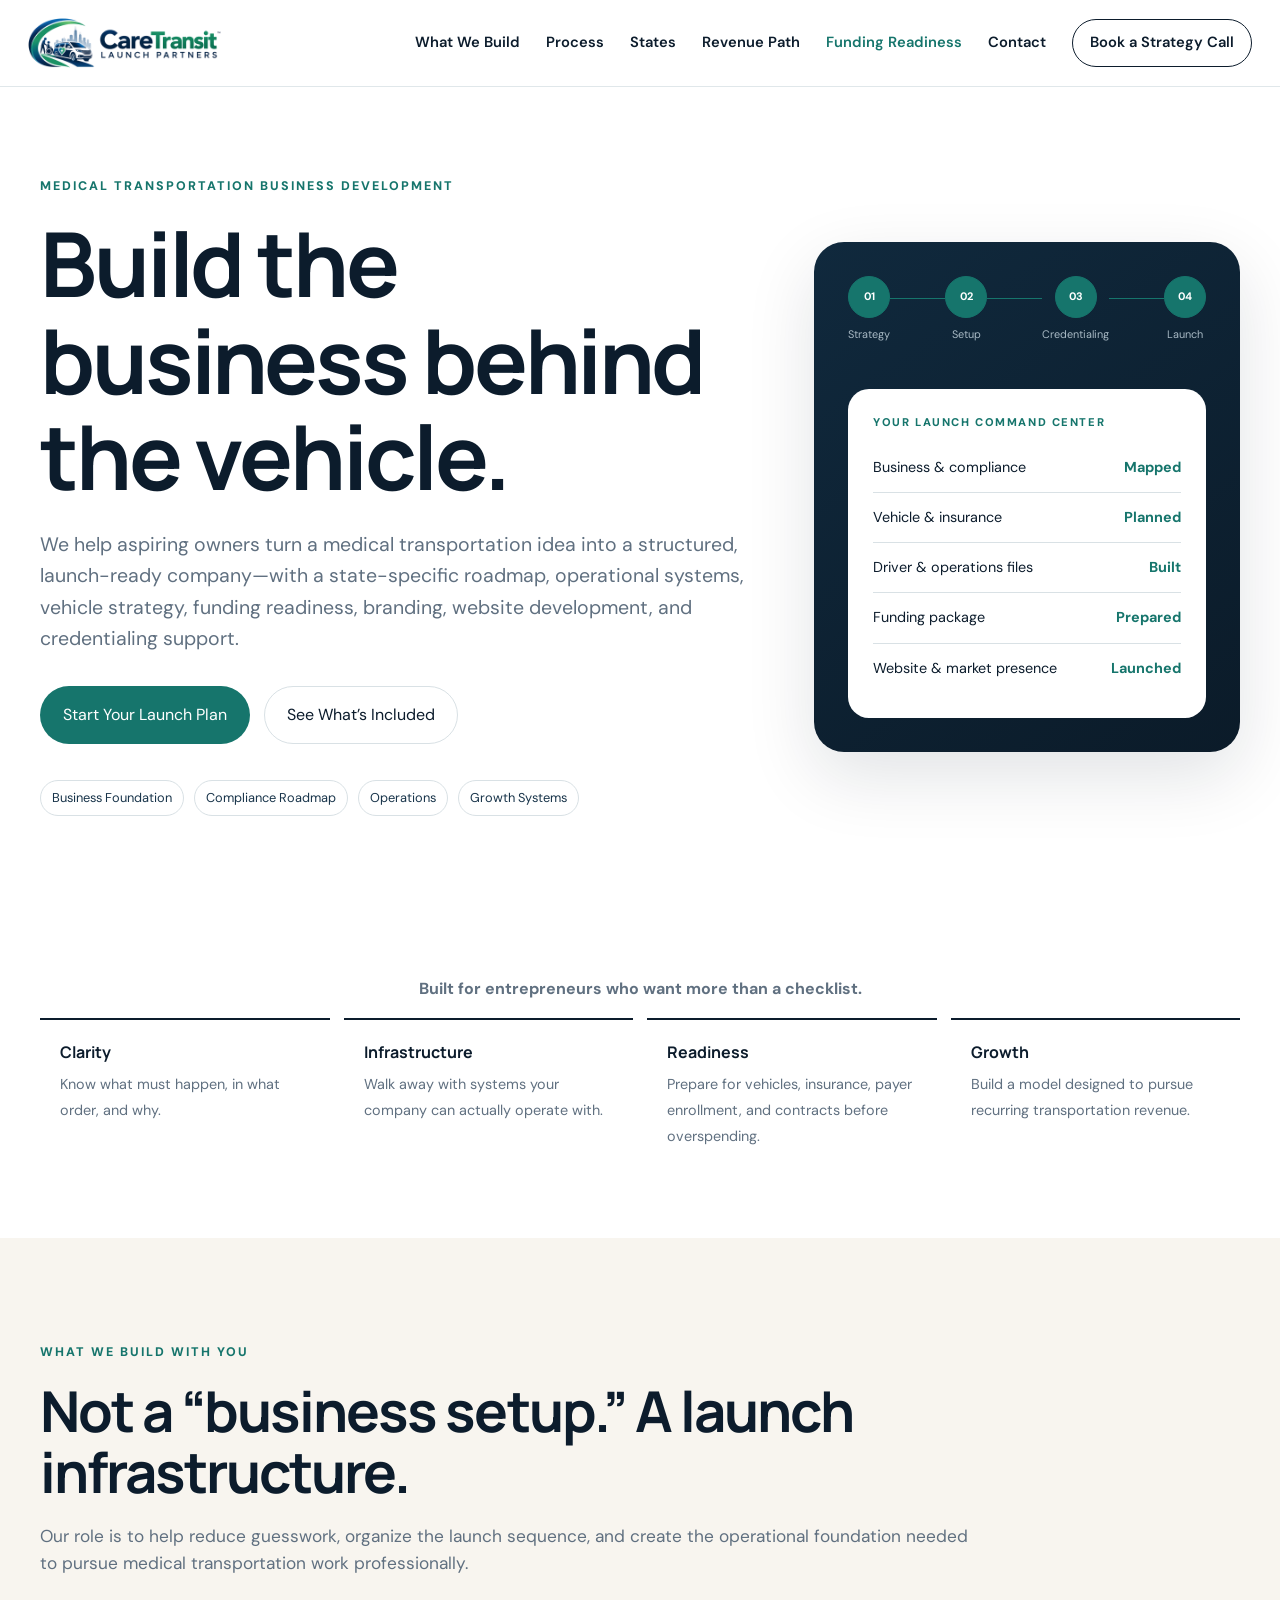
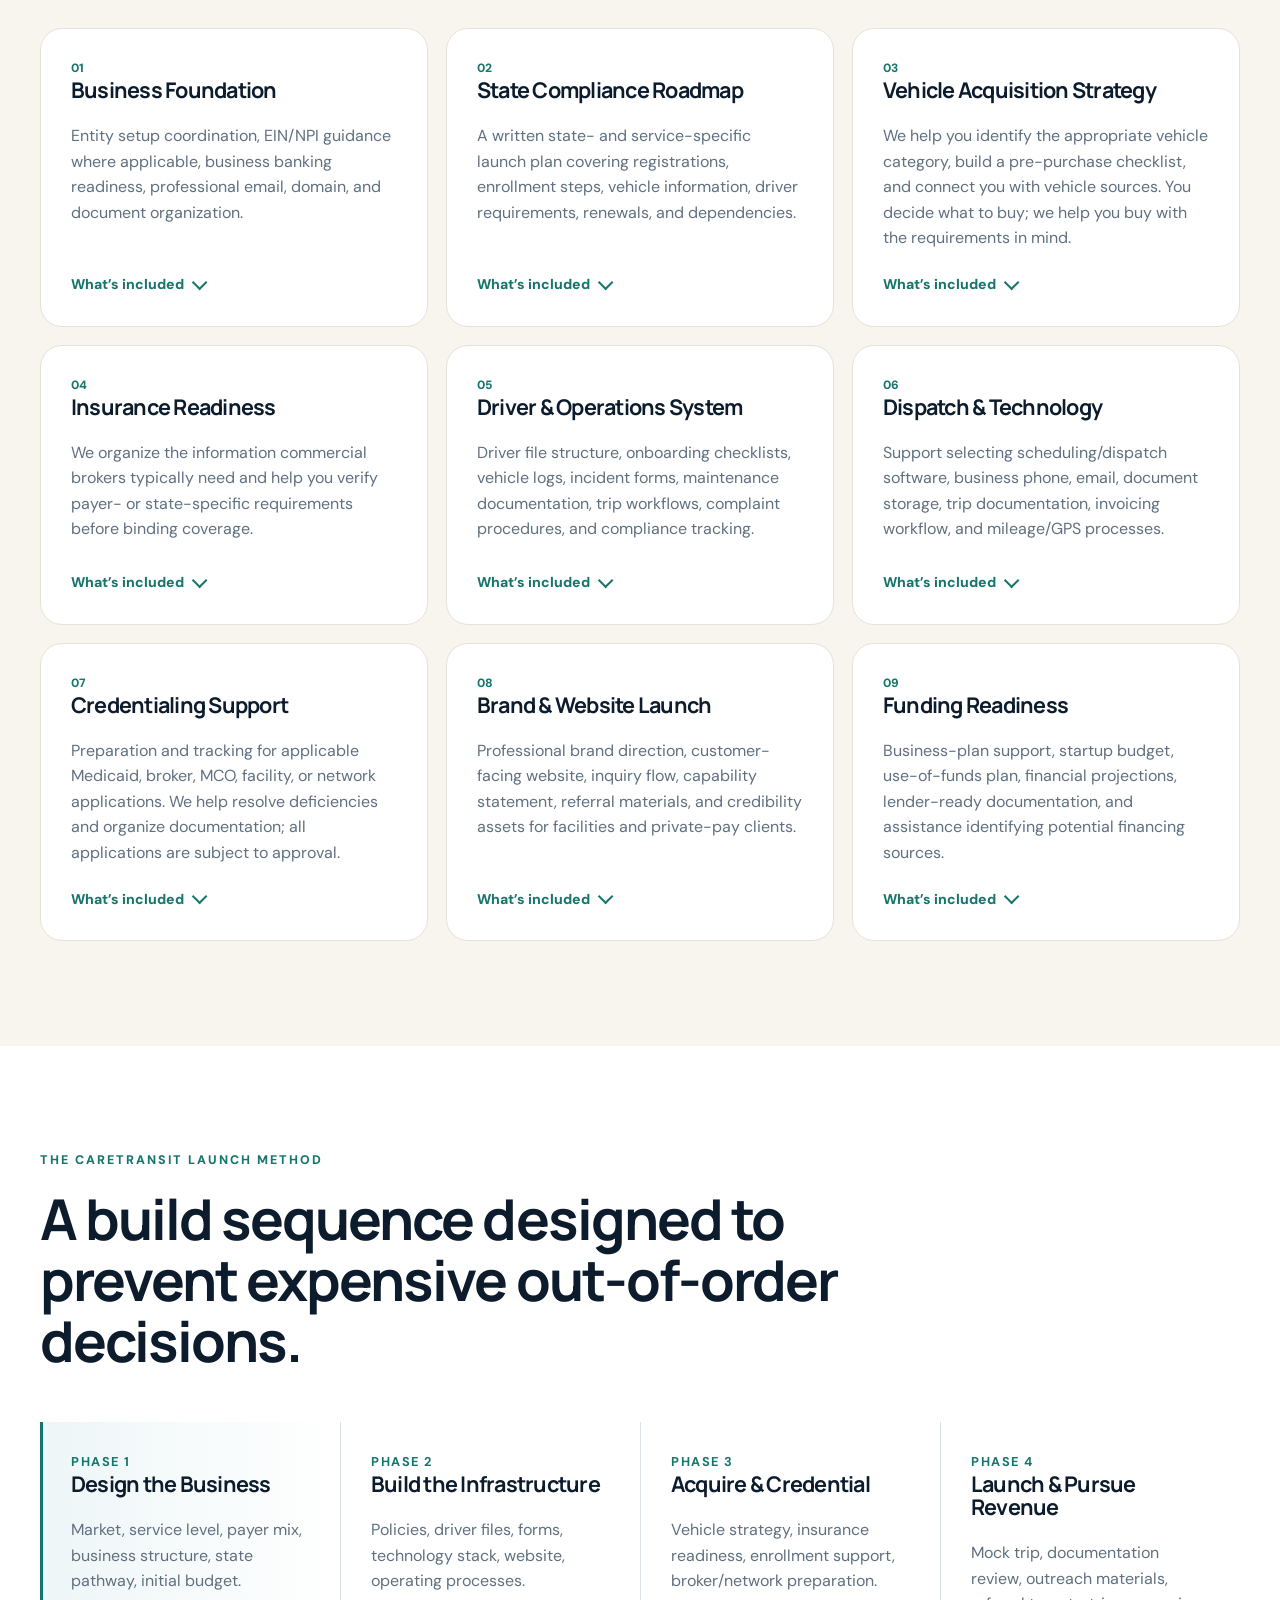
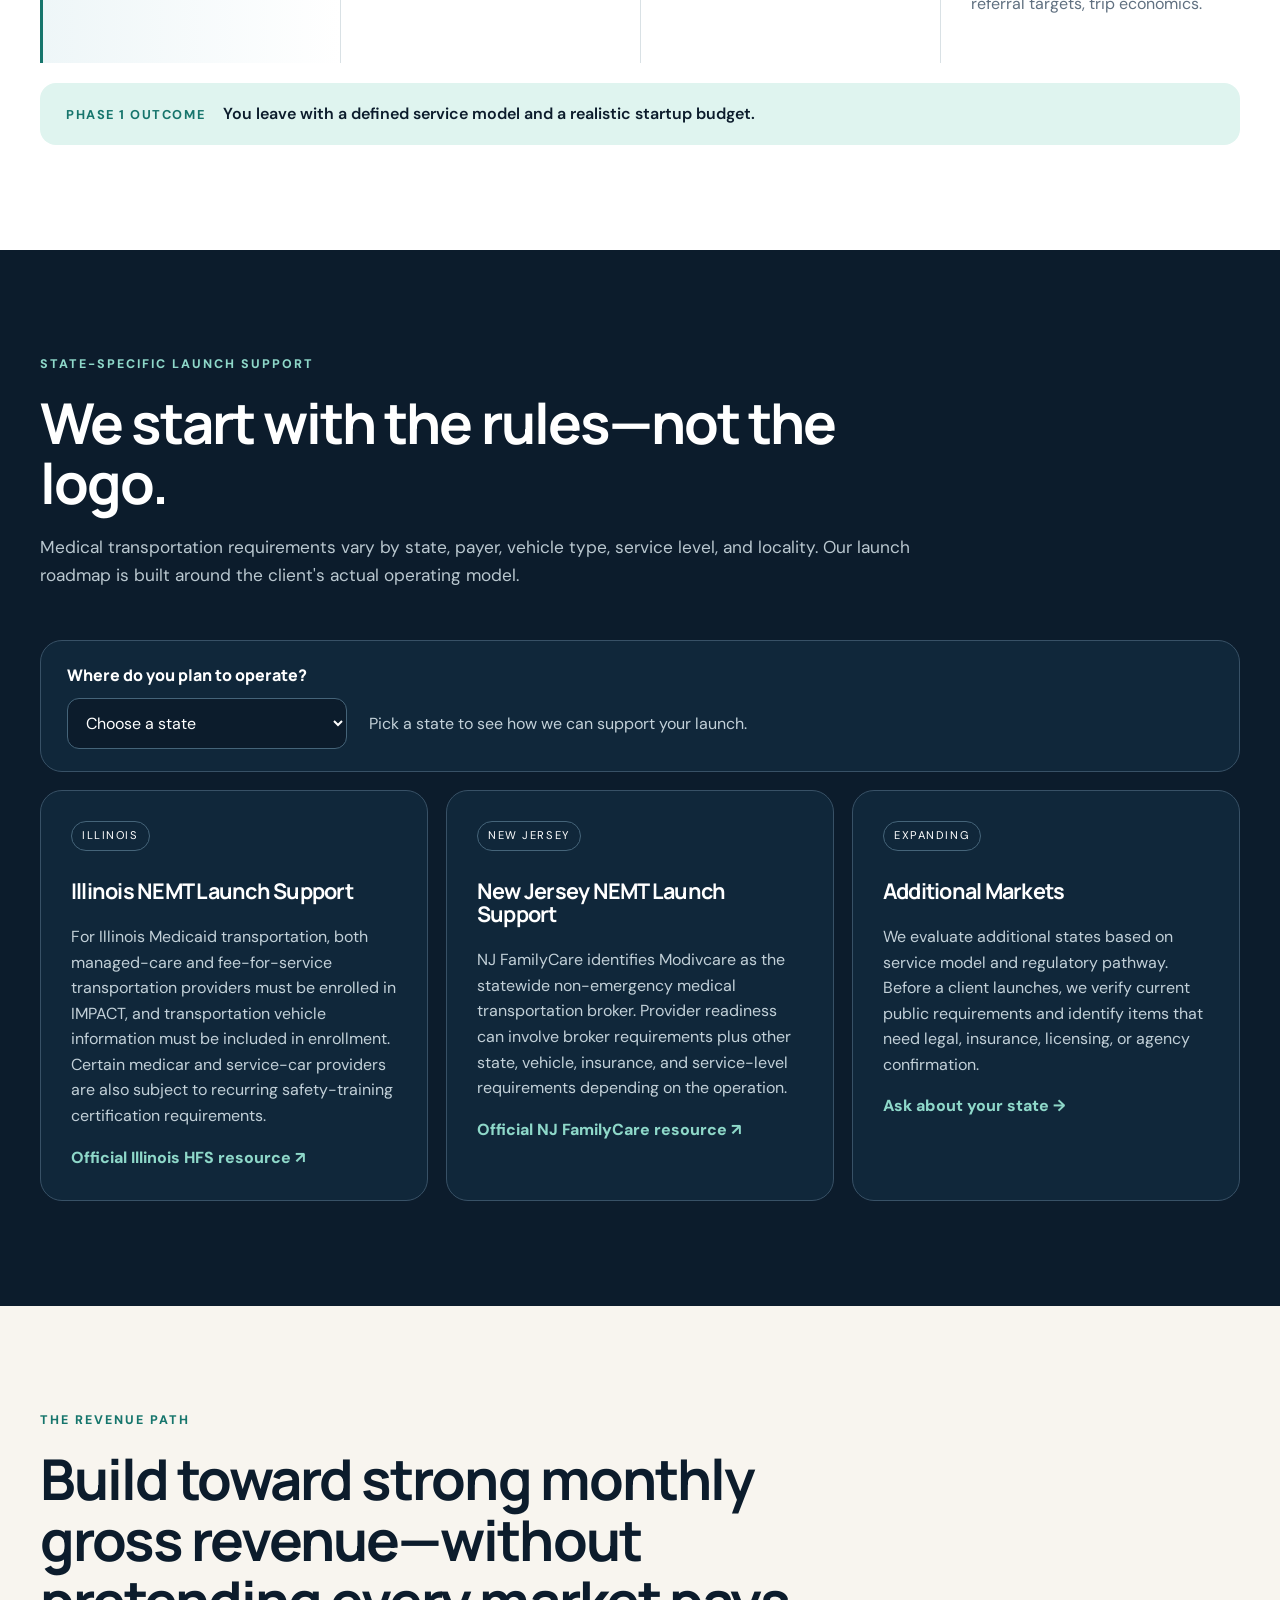
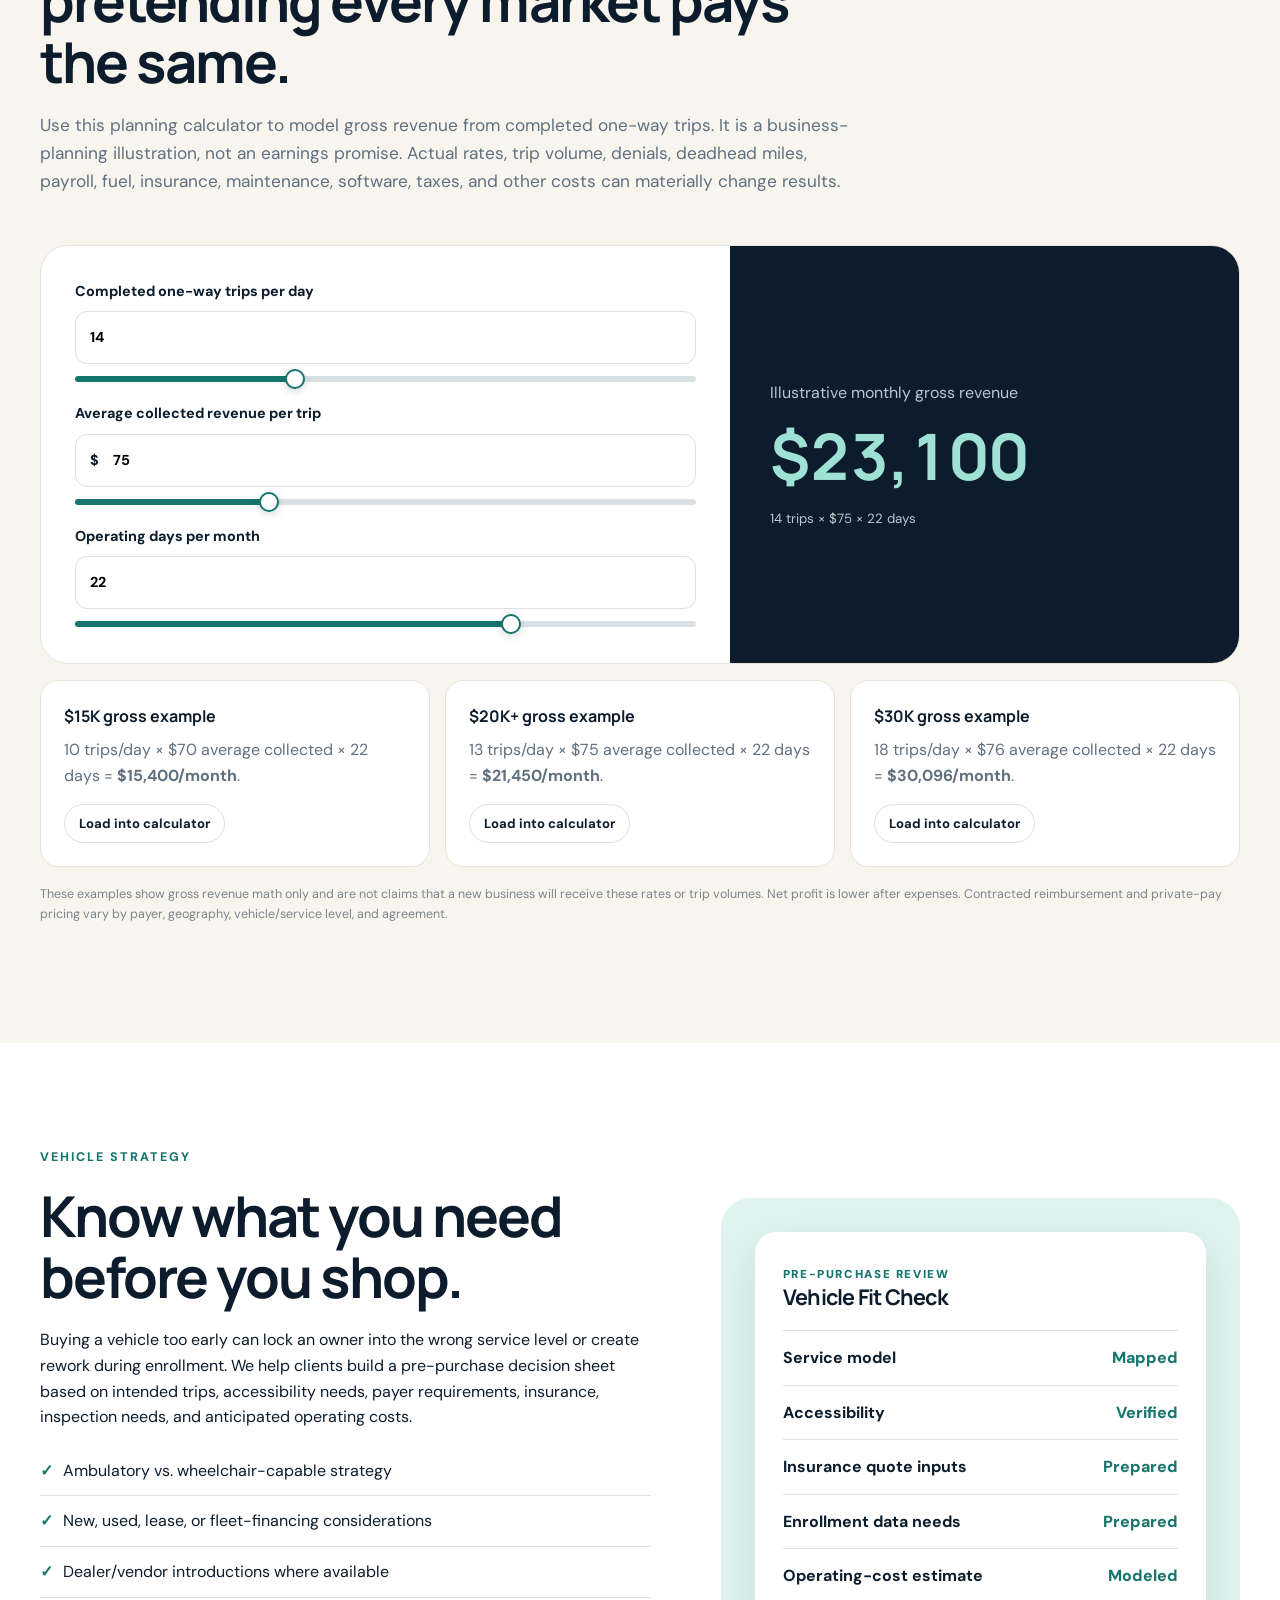
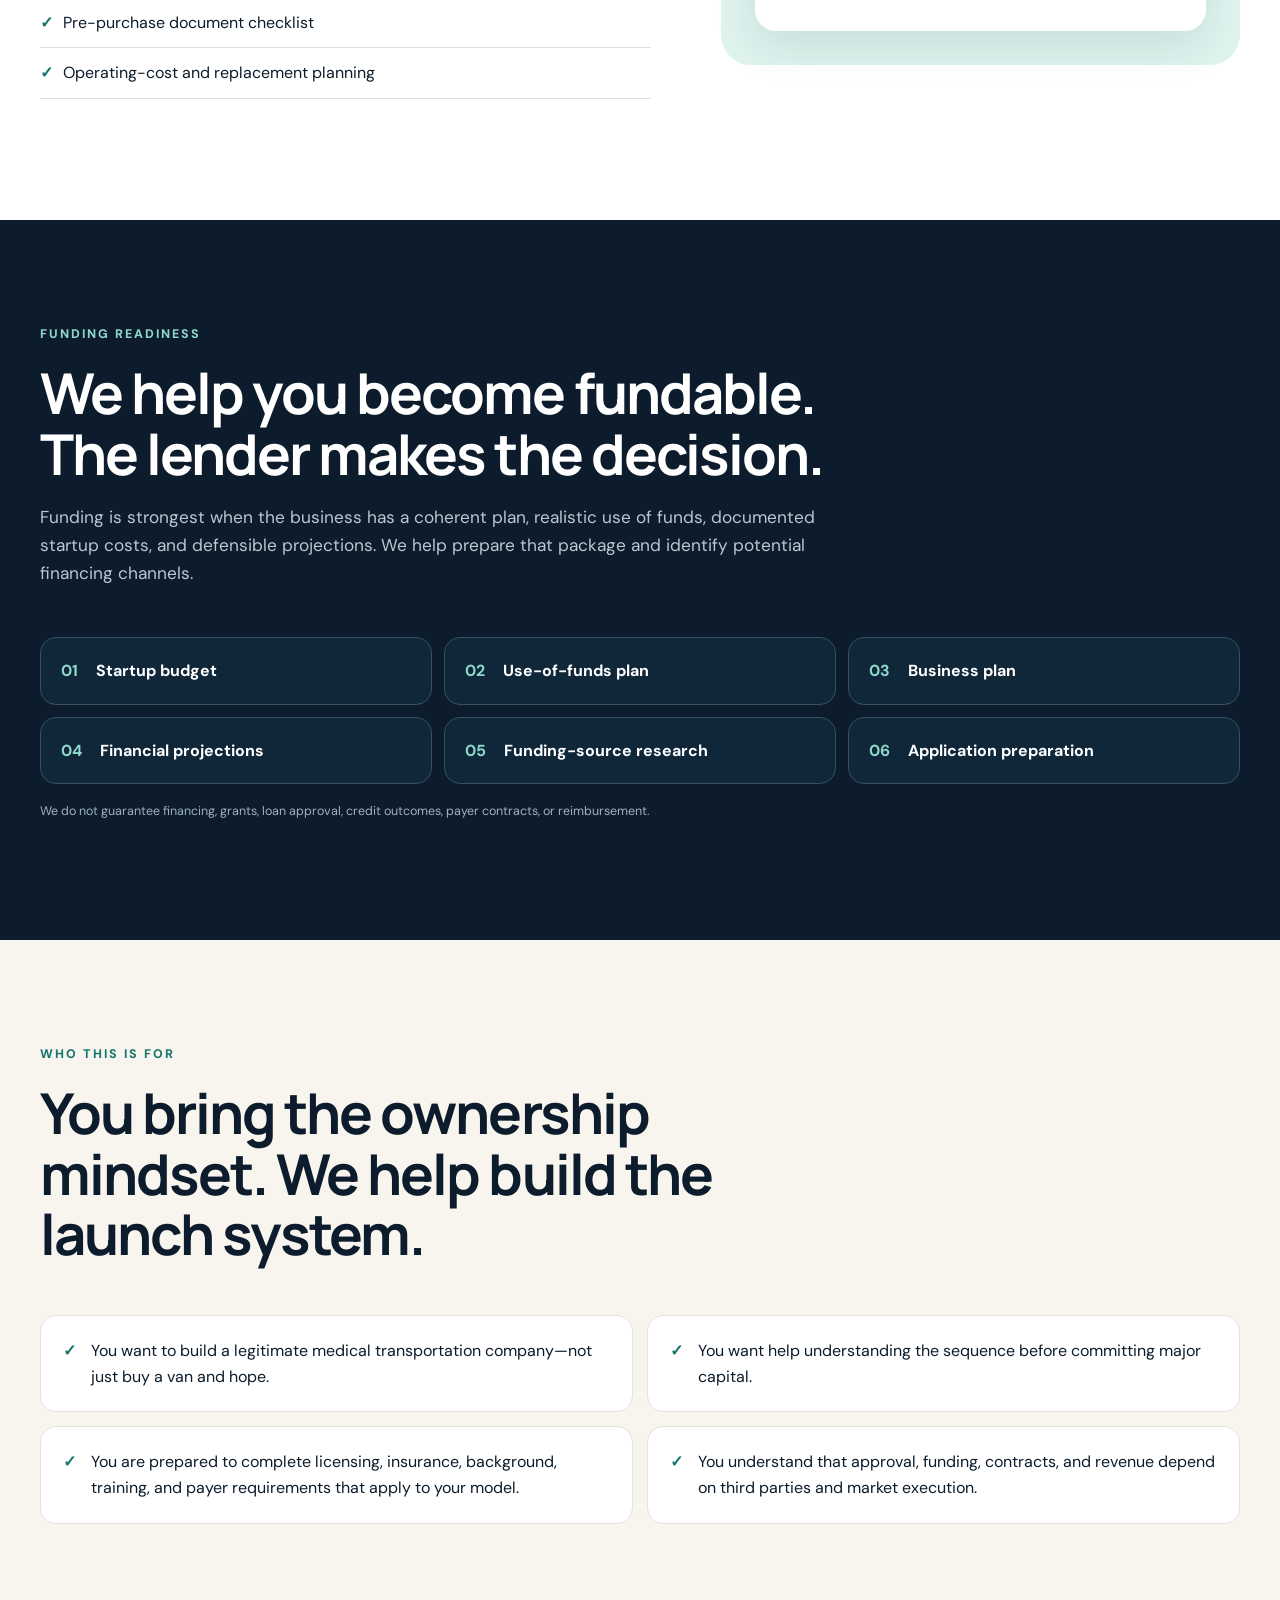
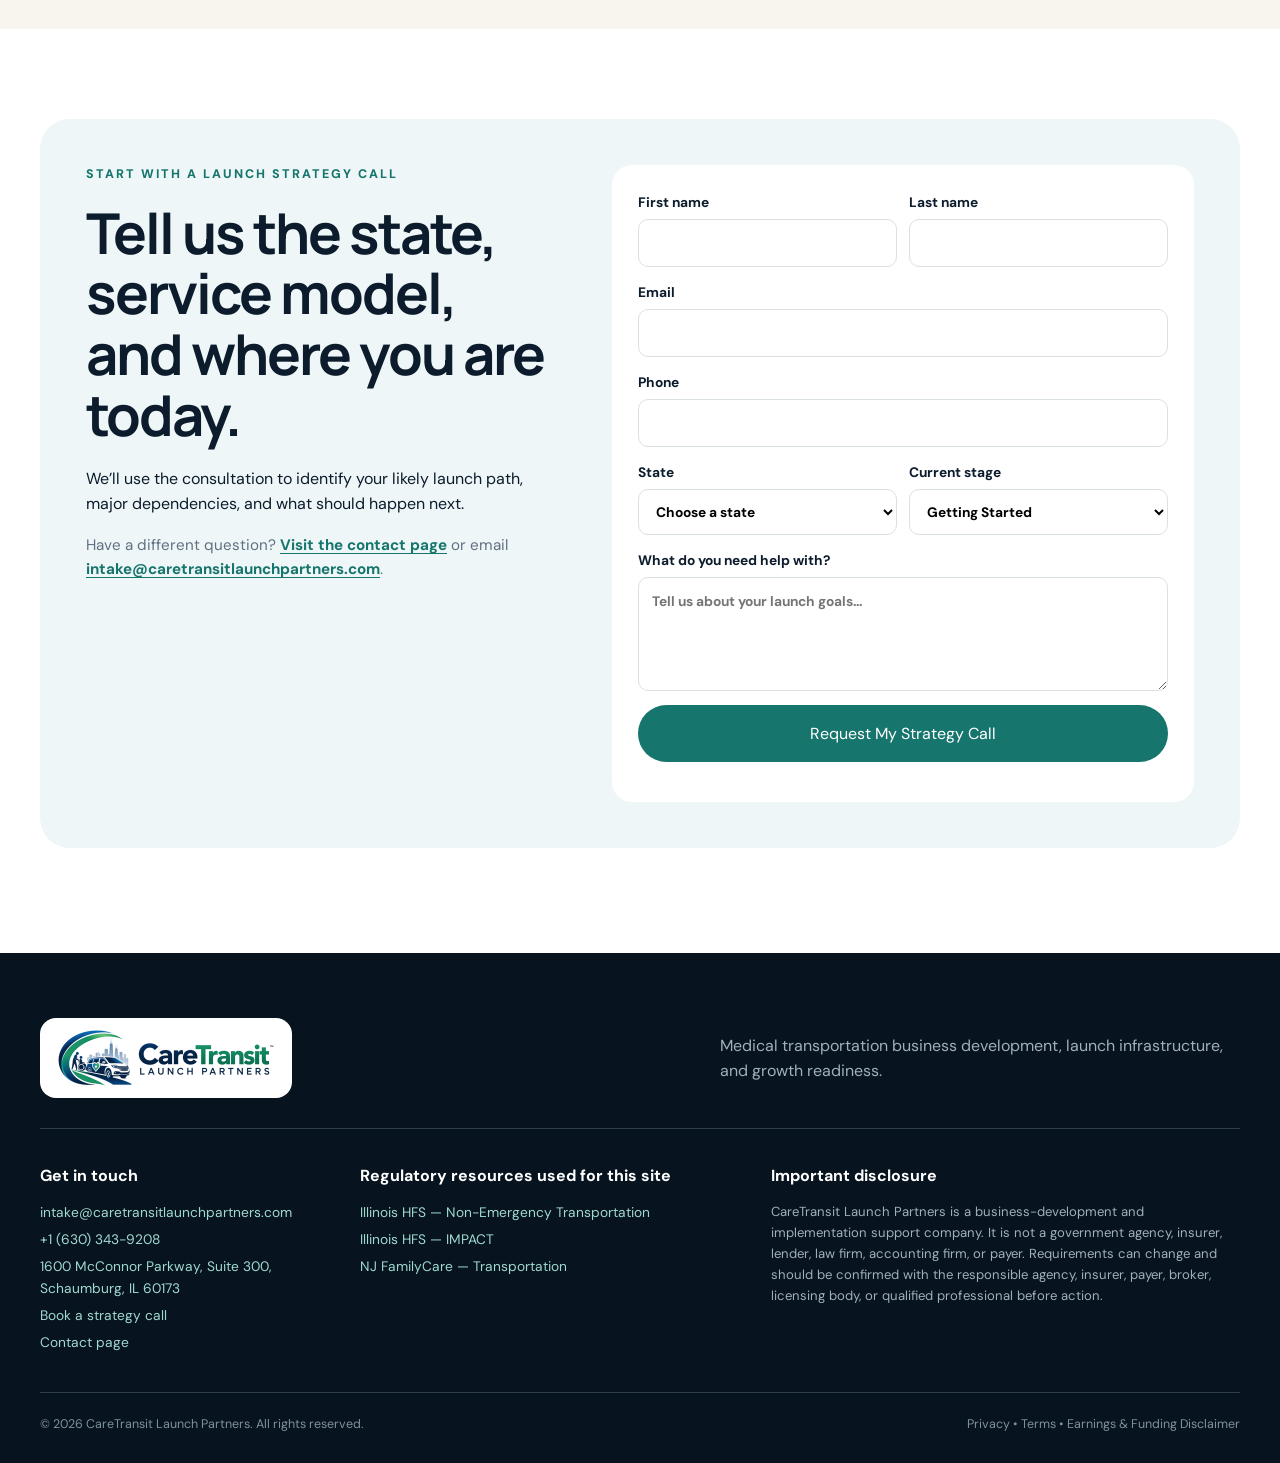
==== index.html @ 93484c9a "first commit" ====
<!doctype html>
<html lang="en">
<head>
  <meta charset="utf-8" />
  <meta name="viewport" content="width=device-width, initial-scale=1" />
  <title>CareTransit Launch Partners | Build & Launch Your Medical Transportation Business</title>
  <meta name="description" content="Business launch, compliance roadmap, funding readiness, vehicle strategy, website, operations, and credentialing support for medical transportation entrepreneurs." />
  <link rel="icon" type="image/png" href="assets/favicon.png" />
  <link rel="apple-touch-icon" href="assets/apple-touch-icon.png" />
  <meta property="og:image" content="assets/logo-full.png" />
  <meta name="theme-color" content="#0c1c2c" />
  <link rel="preconnect" href="https://fonts.googleapis.com">
  <link rel="preconnect" href="https://fonts.gstatic.com" crossorigin>
  <link href="https://fonts.googleapis.com/css2?family=DM+Sans:wght@400;500;600;700&family=Manrope:wght@600;700;800&display=swap" rel="stylesheet">
  <link rel="stylesheet" href="styles.css" />
</head>
<body data-page="home">
  <a class="skip-link" href="#main">Skip to content</a>
  <header class="topbar" data-component="header"></header>

  <main id="main">
    <section class="hero section" id="top">
      <div class="hero-copy">
        <p class="eyebrow">MEDICAL TRANSPORTATION BUSINESS DEVELOPMENT</p>
        <h1>Build the business behind the vehicle.</h1>
        <p class="lead">We help aspiring owners turn a medical transportation idea into a structured, launch-ready company—with a state-specific roadmap, operational systems, vehicle strategy, funding readiness, branding, website development, and credentialing support.</p>
        <div class="hero-actions">
          <a class="btn primary" href="#apply">Start Your Launch Plan</a>
          <a class="btn ghost" href="#what-we-build">See What’s Included</a>
        </div>
        <div class="proof-strip">
          <span>Business Foundation</span><span>Compliance Roadmap</span><span>Operations</span><span>Growth Systems</span>
        </div>
      </div>
      <div class="hero-card" aria-label="Launch roadmap overview">
        <div class="route" data-render="heroRoute"></div>
        <div class="dashboard">
          <p class="kicker">YOUR LAUNCH COMMAND CENTER</p>
          <div data-render="heroDashboard"></div>
        </div>
      </div>
    </section>

    <section class="trust section compact">
      <p>Built for entrepreneurs who want more than a checklist.</p>
      <div class="trust-grid" data-render="trust"></div>
    </section>

    <section id="what-we-build" class="section light">
      <div class="section-head">
        <p class="eyebrow">WHAT WE BUILD WITH YOU</p>
        <h2>Not a “business setup.” A launch infrastructure.</h2>
        <p>Our role is to help reduce guesswork, organize the launch sequence, and create the operational foundation needed to pursue medical transportation work professionally.</p>
      </div>
      <div class="cards" data-render="services"></div>
    </section>

    <section id="process" class="section">
      <div class="section-head narrow">
        <p class="eyebrow">THE CARETRANSIT LAUNCH METHOD</p>
        <h2>A build sequence designed to prevent expensive out-of-order decisions.</h2>
      </div>
      <div class="timeline" data-render="phases" aria-label="Launch phases"></div>
      <div class="phase-outcome" id="phase-outcome" aria-live="polite"></div>
    </section>

    <section id="states" class="section dark">
      <div class="section-head">
        <p class="eyebrow">STATE-SPECIFIC LAUNCH SUPPORT</p>
        <h2>We start with the rules—not the logo.</h2>
        <p>Medical transportation requirements vary by state, payer, vehicle type, service level, and locality. Our launch roadmap is built around the client's actual operating model.</p>
      </div>
      <div class="state-check">
        <label for="state-lookup">Where do you plan to operate?</label>
        <div class="state-check-row">
          <select id="state-lookup" data-render="stateOptions"><option value="">Choose a state</option></select>
          <p id="state-result" aria-live="polite">Pick a state to see how we can support your launch.</p>
        </div>
      </div>
      <div class="state-grid" data-render="states"></div>
    </section>

    <section id="revenue" class="section light">
      <div class="section-head narrow">
        <p class="eyebrow">THE REVENUE PATH</p>
        <h2>Build toward strong monthly gross revenue—without pretending every market pays the same.</h2>
        <p>Use this planning calculator to model gross revenue from completed one-way trips. It is a business-planning illustration, not an earnings promise. Actual rates, trip volume, denials, deadhead miles, payroll, fuel, insurance, maintenance, software, taxes, and other costs can materially change results.</p>
      </div>
      <div class="calculator-wrap">
        <div class="calc-inputs">
          <label>Completed one-way trips per day
            <input id="trips" type="number" min="0" max="60" step="1">
            <input class="range" data-sync="trips" type="range" min="0" max="40" step="1" aria-label="Trips per day slider">
          </label>
          <label>Average collected revenue per trip
            <span class="money-input"><span>$</span><input id="rate" type="number" min="0" max="500" step="1"></span>
            <input class="range" data-sync="rate" type="range" min="20" max="200" step="1" aria-label="Revenue per trip slider">
          </label>
          <label>Operating days per month
            <input id="days" type="number" min="0" max="31" step="1">
            <input class="range" data-sync="days" type="range" min="0" max="31" step="1" aria-label="Operating days slider">
          </label>
        </div>
        <div class="calc-result">
          <span>Illustrative monthly gross revenue</span>
          <strong id="monthly" aria-live="polite">$0</strong>
          <small id="formula"></small>
        </div>
      </div>
      <div class="scenario-row" data-render="scenarios"></div>
      <p class="fineprint">These examples show gross revenue math only and are not claims that a new business will receive these rates or trip volumes. Net profit is lower after expenses. Contracted reimbursement and private-pay pricing vary by payer, geography, vehicle/service level, and agreement.</p>
    </section>

    <section class="section split">
      <div>
        <p class="eyebrow">VEHICLE STRATEGY</p>
        <h2>Know what you need before you shop.</h2>
        <p>Buying a vehicle too early can lock an owner into the wrong service level or create rework during enrollment. We help clients build a pre-purchase decision sheet based on intended trips, accessibility needs, payer requirements, insurance, inspection needs, and anticipated operating costs.</p>
        <ul class="checklist" data-render="vehicleChecklist"></ul>
      </div>
      <div class="visual-panel">
        <div class="vehicle-card" data-render="vehicleFit" data-append>
          <span>PRE-PURCHASE REVIEW</span>
          <h3>Vehicle Fit Check</h3>
        </div>
      </div>
    </section>

    <section id="funding" class="section dark">
      <div class="section-head narrow">
        <p class="eyebrow">FUNDING READINESS</p>
        <h2>We help you become fundable. The lender makes the decision.</h2>
        <p>Funding is strongest when the business has a coherent plan, realistic use of funds, documented startup costs, and defensible projections. We help prepare that package and identify potential financing channels.</p>
      </div>
      <div class="funding-grid" data-render="funding"></div>
      <p class="fineprint inverse">We do not guarantee financing, grants, loan approval, credit outcomes, payer contracts, or reimbursement.</p>
    </section>

    <section class="section light">
      <div class="section-head narrow">
        <p class="eyebrow">WHO THIS IS FOR</p>
        <h2>You bring the ownership mindset. We help build the launch system.</h2>
      </div>
      <div class="qualify" data-render="qualify"></div>
    </section>

    <section id="apply" class="section apply">
      <div class="apply-card">
        <div>
          <p class="eyebrow">START WITH A LAUNCH STRATEGY CALL</p>
          <h2>Tell us the state, service model, and where you are today.</h2>
          <p>We’ll use the consultation to identify your likely launch path, major dependencies, and what should happen next.</p>
          <p class="apply-alt">Have a different question? <a href="contact.html">Visit the contact page</a> or email <a data-bind="email" href="#"></a>.</p>
        </div>
        <form class="js-form" data-form="strategy-call" novalidate>
          <div class="two">
            <label>First name<input required name="first" autocomplete="given-name"></label>
            <label>Last name<input required name="last" autocomplete="family-name"></label>
          </div>
          <label>Email<input required type="email" name="email" autocomplete="email"></label>
          <label>Phone<input type="tel" name="phone" autocomplete="tel"></label>
          <div class="two">
            <label>State<select name="state" data-render="stateOptions"><option value="">Choose a state</option></select></label>
            <label>Current stage<select name="stage" data-render="stageOptions"></select></label>
          </div>
          <label>What do you need help with?<textarea name="message" rows="4" placeholder="Tell us about your launch goals..."></textarea></label>
          <input type="text" name="_gotcha" class="hp" tabindex="-1" autocomplete="off" aria-hidden="true">
          <button class="btn primary wide" type="submit">Request My Strategy Call</button>
          <p class="form-note" data-form-note></p>
        </form>
      </div>
    </section>
  </main>

  <footer data-component="footer"></footer>

  <noscript><p class="noscript">Please enable JavaScript to view the full CareTransit Launch Partners website.</p></noscript>
  <script src="data.js"></script>
  <script src="script.js"></script>
</body>
</html>
---- styles.css ----
:root {
    --ink: #0c1c2c;
    --ink2: #18344a;
    --sea: #16756c;
    --mint: #dff4ef;
    --sky: #eef6f8;
    --cream: #f8f5ef;
    --white: #fff;
    --muted: #607080;
    --line: #d9e1e5;
    --gold: #c7984b;
    --radius: 22px;
    --shadow: 0 24px 70px rgba(12, 28, 44, 0.12);
  }
  * {
    box-sizing: border-box;
  }
  html {
    scroll-behavior: smooth;
  }
  body {
    margin: 0;
    color: var(--ink);
    font-family: 'DM Sans', sans-serif;
    background: #fff;
    line-height: 1.6;
  }
  a {
    color: inherit;
    text-decoration: none;
  }
  h1,
  h2,
  h3,
  p {
    margin-top: 0;
  }
  h1,
  h2,
  h3 {
    font-family: 'Manrope', sans-serif;
    letter-spacing: -0.035em;
    line-height: 1.08;
  }
  h1 {
    font-size: clamp(3.1rem, 7vw, 6.6rem);
    max-width: 900px;
    margin-bottom: 24px;
  }
  h2 {
    font-size: clamp(2.2rem, 4.4vw, 4.1rem);
    margin-bottom: 20px;
  }
  h3 {
    font-size: 1.35rem;
  }
  .topbar {
    position: sticky;
    top: 0;
    z-index: 50;
    display: flex;
    align-items: center;
    justify-content: space-between;
    padding: 18px max(28px, calc((100vw - 1240px) / 2));
    background: rgba(255, 255, 255, 0.93);
    backdrop-filter: blur(14px);
    border-bottom: 1px solid rgba(217, 225, 229, 0.8);
  }
  .brand {
    display: flex;
    align-items: center;
    gap: 10px;
    font-family: 'Manrope', sans-serif;
  }
  .brand span:last-child {
    display: grid;
    line-height: 1.05;
  }
  .brand strong {
    font-size: 1.06rem;
  }
  .brand small {
    font-size: 0.68rem;
    text-transform: uppercase;
    letter-spacing: 0.16em;
    color: var(--sea);
    font-weight: 800;
    margin-top: 4px;
  }
  .logo-mark {
    width: 40px;
    height: 40px;
    display: grid;
    place-items: center;
  }
  .logo-mark svg {
    width: 100%;
    height: 100%;
    fill: none;
    stroke: var(--sea);
    stroke-width: 4;
    stroke-linecap: round;
  }
  .logo-mark .ring {
    stroke: var(--ink);
    stroke-width: 2;
  }
  .nav {
    display: flex;
    align-items: center;
    gap: 26px;
    font-weight: 600;
    font-size: 0.92rem;
  }
  .nav a:hover {
    color: var(--sea);
  }
  .nav-cta {
    padding: 11px 17px;
    border: 1px solid var(--ink);
    border-radius: 999px;
  }
  .menu-btn {
    display: none;
  }
  .section {
    max-width: 1320px;
    margin: auto;
    padding: 105px 40px;
  }
  .compact {
    padding-top: 55px;
    padding-bottom: 70px;
  }
  .light {
    max-width: none;
    background: var(--cream);
    padding-left: max(40px, calc((100vw - 1240px) / 2));
    padding-right: max(40px, calc((100vw - 1240px) / 2));
  }
  .dark {
    max-width: none;
    background: var(--ink);
    color: #fff;
    padding-left: max(40px, calc((100vw - 1240px) / 2));
    padding-right: max(40px, calc((100vw - 1240px) / 2));
  }
  .hero {
    display: grid;
    grid-template-columns: 1.35fr 0.8fr;
    gap: 56px;
    align-items: center;
    padding-top: 90px;
  }
  .eyebrow {
    font-weight: 800;
    font-size: 0.78rem;
    letter-spacing: 0.16em;
    color: var(--sea);
    margin-bottom: 18px;
  }
  .dark .eyebrow {
    color: #8ed8c9;
  }
  .lead {
    font-size: 1.22rem;
    max-width: 800px;
    color: var(--muted);
  }
  .hero-actions {
    display: flex;
    gap: 14px;
    margin: 32px 0;
  }
  .btn {
    display: inline-flex;
    justify-content: center;
    align-items: center;
    padding: 15px 22px;
    border-radius: 999px;
    font-weight: 800;
    border: 1px solid transparent;
    cursor: pointer;
    font: inherit;
  }
  .primary {
    background: var(--sea);
    color: #fff;
  }
  .primary:hover {
    filter: brightness(0.92);
  }
  .ghost {
    border-color: var(--line);
    background: #fff;
  }
  .proof-strip {
    display: flex;
    flex-wrap: wrap;
    gap: 10px;
    margin-top: 36px;
  }
  .proof-strip span {
    font-size: 0.8rem;
    border: 1px solid var(--line);
    padding: 7px 11px;
    border-radius: 999px;
    color: var(--ink2);
  }
  .hero-card {
    background: linear-gradient(145deg, #10293d, #0b1b29);
    color: #fff;
    border-radius: 30px;
    padding: 34px;
    box-shadow: var(--shadow);
    min-height: 510px;
    display: flex;
    flex-direction: column;
    justify-content: space-between;
  }
  .route {
    display: flex;
    align-items: center;
  }
  .route-step {
    display: grid;
    justify-items: center;
    gap: 8px;
    font-size: 0.68rem;
    color: #a9bac5;
  }
  .route-step b {
    display: grid;
    place-items: center;
    width: 42px;
    height: 42px;
    border-radius: 50%;
    border: 1px solid #4a6576;
    color: #fff;
  }
  .route-step.active b {
    background: var(--sea);
    border-color: var(--sea);
  }
  .route-line {
    height: 1px;
    background: #496273;
    flex: 1;
    margin-top: -22px;
  }
  .dashboard {
    background: #fff;
    color: var(--ink);
    border-radius: 21px;
    padding: 25px;
  }
  .kicker {
    font-weight: 800;
    font-size: 0.7rem;
    letter-spacing: 0.14em;
    color: var(--sea);
  }
  .dash-row {
    display: flex;
    justify-content: space-between;
    gap: 20px;
    padding: 13px 0;
    border-bottom: 1px solid var(--line);
    font-size: 0.9rem;
  }
  .dash-row:last-child {
    border: 0;
  }
  .dash-row strong {
    color: var(--sea);
  }
  .trust > p {
    text-align: center;
    color: var(--muted);
    font-weight: 700;
  }
  .trust-grid {
    display: grid;
    grid-template-columns: repeat(4, 1fr);
    gap: 14px;
  }
  .trust-grid article {
    padding: 20px;
    border-top: 2px solid var(--ink);
  }
  .trust-grid strong {
    display: block;
    font-family: 'Manrope';
    margin-bottom: 6px;
  }
  .trust-grid span {
    font-size: 0.9rem;
    color: var(--muted);
  }
  .section-head {
    max-width: 930px;
    margin-bottom: 50px;
  }
  .section-head.narrow {
    max-width: 820px;
  }
  .section-head > p:last-child {
    color: var(--muted);
    font-size: 1.08rem;
  }
  .dark .section-head > p:last-child {
    color: #b9c7cf;
  }
  .cards {
    display: grid;
    grid-template-columns: repeat(3, 1fr);
    gap: 18px;
  }
  .service-card {
    background: #fff;
    border: 1px solid #e7e2d9;
    border-radius: var(--radius);
    padding: 30px;
    min-height: 280px;
  }
  .service-card > span {
    font-size: 0.75rem;
    font-weight: 800;
    color: var(--sea);
  }
  .service-card p {
    color: var(--muted);
  }
  .timeline {
    display: grid;
    grid-template-columns: repeat(4, 1fr);
    gap: 0;
  }
  .phase {
    padding: 30px;
    border-left: 1px solid var(--line);
  }
  .phase:first-child {
    border-left: 3px solid var(--sea);
  }
  .phase b {
    color: var(--sea);
    font-size: 0.8rem;
    text-transform: uppercase;
    letter-spacing: 0.12em;
  }
  .phase p {
    color: var(--muted);
  }
  .state-grid {
    display: grid;
    grid-template-columns: repeat(3, 1fr);
    gap: 18px;
  }
  .state-card {
    border: 1px solid #385166;
    background: #10273a;
    border-radius: var(--radius);
    padding: 30px;
  }
  .state-card p {
    color: #c2d0d8;
  }
  .state-card a {
    color: #8ed8c9;
    font-weight: 800;
  }
  .state-tag {
    display: inline-block;
    border: 1px solid #456479;
    border-radius: 999px;
    padding: 5px 10px;
    font-size: 0.7rem;
    letter-spacing: 0.14em;
    margin-bottom: 28px;
  }
  .calculator-wrap {
    display: grid;
    grid-template-columns: 1.15fr 0.85fr;
    background: #fff;
    border: 1px solid #e7e2d9;
    border-radius: 28px;
    overflow: hidden;
  }
  .calc-inputs {
    padding: 34px;
    display: grid;
    gap: 18px;
  }
  .calc-inputs label {
    font-weight: 700;
    font-size: 0.9rem;
    display: grid;
    gap: 8px;
  }
  .calc-inputs input {
    width: 100%;
    padding: 14px;
    border-radius: 12px;
    border: 1px solid var(--line);
    font: inherit;
  }
  .money-input {
    display: flex;
    align-items: center;
    border: 1px solid var(--line);
    border-radius: 12px;
    padding-left: 14px;
  }
  .money-input input {
    border: 0;
  }
  .calc-result {
    background: var(--ink);
    color: #fff;
    padding: 40px;
    display: flex;
    flex-direction: column;
    justify-content: center;
  }
  .calc-result span {
    color: #b9c7cf;
  }
  .calc-result strong {
    font-family: 'Manrope';
    font-size: clamp(2.5rem, 5vw, 4.5rem);
    color: #9fe2d5;
  }
  .calc-result small {
    color: #b9c7cf;
  }
  .scenario-row {
    display: grid;
    grid-template-columns: repeat(3, 1fr);
    gap: 15px;
    margin-top: 16px;
  }
  .scenario-row article {
    background: #fff;
    border-radius: 18px;
    padding: 23px;
    border: 1px solid #e7e2d9;
  }
  .scenario-row b {
    font-family: 'Manrope';
  }
  .scenario-row p {
    margin: 8px 0 0;
    color: var(--muted);
  }
  .fineprint {
    font-size: 0.78rem;
    color: #7d858b;
    margin-top: 18px;
  }
  .inverse {
    color: #9fb1bd;
  }
  .split {
    display: grid;
    grid-template-columns: 1fr 0.85fr;
    gap: 70px;
    align-items: center;
  }
  .checklist {
    padding: 0;
    list-style: none;
  }
  .checklist li {
    padding: 12px 0;
    border-bottom: 1px solid var(--line);
  }
  .checklist li:before {
    content: '✓';
    color: var(--sea);
    font-weight: 900;
    margin-right: 10px;
  }
  .visual-panel {
    background: var(--mint);
    border-radius: 30px;
    padding: 34px;
  }
  .vehicle-card {
    background: #fff;
    border-radius: 21px;
    padding: 28px;
    box-shadow: 0 15px 45px rgba(12, 28, 44, 0.1);
  }
  .vehicle-card > span {
    font-size: 0.72rem;
    font-weight: 900;
    letter-spacing: 0.14em;
    color: var(--sea);
  }
  .vehicle-card div {
    display: flex;
    justify-content: space-between;
    gap: 15px;
    padding: 14px 0;
    border-top: 1px solid var(--line);
  }
  .vehicle-card em {
    font-style: normal;
    color: var(--sea);
    font-weight: 800;
  }
  .funding-grid {
    display: grid;
    grid-template-columns: repeat(3, 1fr);
    gap: 12px;
  }
  .funding-grid div {
    display: flex;
    gap: 18px;
    align-items: center;
    background: #10273a;
    border: 1px solid #365064;
    border-radius: 16px;
    padding: 20px;
  }
  .funding-grid b {
    color: #8ed8c9;
  }
  .funding-grid span {
    font-weight: 700;
  }
  .qualify {
    display: grid;
    grid-template-columns: repeat(2, 1fr);
    gap: 14px;
  }
  .qualify div {
    display: flex;
    gap: 15px;
    background: #fff;
    border: 1px solid #e7e2d9;
    border-radius: 16px;
    padding: 22px;
  }
  .qualify span {
    color: var(--sea);
    font-weight: 900;
  }
  .qualify p {
    margin: 0;
  }
  .apply {
    padding-top: 90px;
  }
  .apply-card {
    background: var(--sky);
    border-radius: 30px;
    padding: 46px;
    display: grid;
    grid-template-columns: 0.8fr 1fr;
    gap: 60px;
  }
  .apply form {
    background: #fff;
    border-radius: 20px;
    padding: 26px;
    display: grid;
    gap: 14px;
  }
  .apply label {
    display: grid;
    gap: 6px;
    font-weight: 700;
    font-size: 0.86rem;
  }
  .apply input,
  .apply select,
  .apply textarea {
    width: 100%;
    padding: 12px 13px;
    border: 1px solid var(--line);
    border-radius: 10px;
    font: inherit;
  }
  .two {
    display: grid;
    grid-template-columns: 1fr 1fr;
    gap: 12px;
  }
  .wide {
    width: 100%;
  }
  .form-note {
    font-size: 0.76rem;
    color: var(--muted);
    margin: 0;
    text-align: center;
  }
  footer {
    background: #07131e;
    color: #fff;
    padding: 65px max(40px, calc((100vw - 1240px) / 2)) 28px;
  }
  .footer-top {
    display: flex;
    justify-content: space-between;
    gap: 40px;
    align-items: center;
    padding-bottom: 30px;
    border-bottom: 1px solid #2c3d4c;
  }
  .footer-top > p {
    max-width: 520px;
    color: #9fb0bc;
    margin: 0;
  }
  .footer-brand .logo-mark .ring {
    stroke: #fff;
  }
  .footer-grid {
    display: grid;
    grid-template-columns: 1fr 1.3fr;
    gap: 50px;
    padding: 34px 0;
  }
  .footer-grid b {
    display: block;
    margin-bottom: 12px;
  }
  .footer-grid a {
    display: block;
    color: #9fd9d0;
    margin: 5px 0;
    font-size: 0.86rem;
  }
  .footer-grid p {
    color: #9fb0bc;
    font-size: 0.82rem;
  }
  .footer-bottom {
    display: flex;
    justify-content: space-between;
    border-top: 1px solid #2c3d4c;
    padding-top: 22px;
    color: #7f919e;
    font-size: 0.78rem;
  }
  @media (max-width: 980px) {
    .nav {
      display: none;
      position: absolute;
      top: 76px;
      left: 16px;
      right: 16px;
      background: #fff;
      border: 1px solid var(--line);
      border-radius: 18px;
      padding: 18px;
      box-shadow: var(--shadow);
      flex-direction: column;
      align-items: stretch;
    }
    .nav.open {
      display: flex;
    }
    .menu-btn {
      display: block;
      border: 1px solid var(--line);
      background: #fff;
      border-radius: 999px;
      padding: 9px 13px;
    }
    .hero,
    .split,
    .apply-card {
      grid-template-columns: 1fr;
    }
    .hero-card {
      min-height: 430px;
    }
    .cards {
      grid-template-columns: repeat(2, 1fr);
    }
    .timeline {
      grid-template-columns: repeat(2, 1fr);
    }
    .state-grid,
    .scenario-row {
      grid-template-columns: 1fr;
    }
    .trust-grid {
      grid-template-columns: repeat(2, 1fr);
    }
    .calculator-wrap {
      grid-template-columns: 1fr;
    }
    .funding-grid {
      grid-template-columns: repeat(2, 1fr);
    }
  }
  @media (max-width: 640px) {
    .section,
    .light,
    .dark {
      padding: 72px 22px;
    }
    .topbar {
      padding: 14px 18px;
    }
    .hero {
      padding-top: 55px;
    }
    .hero-actions {
      flex-direction: column;
    }
    .btn {
      width: 100%;
    }
    .cards,
    .timeline,
    .trust-grid,
    .qualify,
    .funding-grid,
    .two {
      grid-template-columns: 1fr;
    }
    .service-card {
      min-height: unset;
    }
    .route-step span {
      display: none;
    }
    .apply-card {
      padding: 22px;
      gap: 25px;
    }
    .footer-top,
    .footer-bottom {
      display: grid;
      gap: 15px;
    }
    .footer-grid {
      grid-template-columns: 1fr;
    }
    .scenario-row {
      grid-template-columns: 1fr;
    }
    .hero-card {
      padding: 24px;
    }
  }

  /* ==========================================================================
   Dynamic site additions — same palette, type and radii as above
   ========================================================================== */
  :root {
    --error: #b3261e;
    --sea-soft: #8ed8c9;
  }
  [hidden] {
    display: none !important;
  }
  :focus-visible {
    outline: 2px solid var(--sea);
    outline-offset: 3px;
  }
  .dark :focus-visible,
  footer :focus-visible,
  .hero-card :focus-visible {
    outline-color: var(--sea-soft);
  }
  .skip-link {
    position: absolute;
    left: 16px;
    top: -60px;
    z-index: 100;
    background: var(--ink);
    color: #fff;
    padding: 10px 16px;
    border-radius: 999px;
    font-weight: 700;
  }
  .skip-link:focus {
    top: 12px;
  }
  .noscript {
    padding: 20px 40px;
    text-align: center;
    color: var(--muted);
  }
  .hp {
    position: absolute !important;
    left: -9999px;
    width: 1px;
    height: 1px;
    opacity: 0;
  }

  /* Header */
  .topbar {
    min-height: 77px;
    transition: box-shadow 0.25s ease;
  }
  .topbar.scrolled {
    box-shadow: 0 10px 30px rgba(12, 28, 44, 0.08);
  }
  .nav a.is-active,
  .nav a[aria-current='page'] {
    color: var(--sea);
  }
  .nav-cta {
    transition:
      background 0.2s,
      color 0.2s;
  }
  .nav .nav-cta:hover {
    background: var(--ink);
    color: #fff;
  }

  /* Hero load sequence */
  .route-step b {
    transition:
      background 0.35s ease,
      border-color 0.35s ease;
  }
  .route-line {
    transition: background 0.35s ease;
  }
  .route-line.done {
    background: var(--sea);
  }
  .dash-row strong {
    transition: color 0.3s ease;
  }
  .dash-row strong.pending {
    color: #9aa7b0;
    font-weight: 600;
  }
  .flip {
    animation: ct-flip 0.45s ease both;
  }
  @keyframes ct-flip {
    from {
      opacity: 0;
      transform: translateY(6px);
    }
    to {
      opacity: 1;
      transform: none;
    }
  }

  /* Service cards: expandable details */
  .service-card {
    display: flex;
    flex-direction: column;
  }
  .card-toggle {
    margin-top: auto;
    align-self: flex-start;
    display: inline-flex;
    align-items: center;
    gap: 8px;
    background: none;
    border: 0;
    padding: 6px 0 0;
    font: inherit;
    font-weight: 800;
    font-size: 0.88rem;
    color: var(--sea);
    cursor: pointer;
  }
  .card-toggle::after {
    content: '';
    width: 9px;
    height: 9px;
    border-right: 2px solid currentColor;
    border-bottom: 2px solid currentColor;
    transform: rotate(45deg) translateY(-3px);
    transition: transform 0.25s ease;
  }
  .card-toggle[aria-expanded='true']::after {
    transform: rotate(225deg) translate(-2px, -1px);
  }
  .card-includes {
    list-style: none;
    padding: 14px 0 0;
    margin: 14px 0 0;
    border-top: 1px solid var(--line);
    animation: ct-flip 0.3s ease both;
  }
  .card-includes li {
    padding: 5px 0;
    font-size: 0.92rem;
  }
  .card-includes li::before {
    content: '✓';
    color: var(--sea);
    font-weight: 900;
    margin-right: 10px;
  }
  .service-card.is-open {
    border-color: var(--sea);
  }

  /* Process: selectable phases */
  .timeline .phase {
    display: flex;
    flex-direction: column;
    justify-content: flex-start;
    background: none;
    border: 0;
    border-left: 1px solid var(--line);
    padding: 30px;
    text-align: left;
    font: inherit;
    color: inherit;
    cursor: pointer;
    transition:
      background 0.25s ease,
      box-shadow 0.25s ease;
  }
  .timeline .phase:first-child {
    border-left: 1px solid var(--line);
  }
  .timeline .phase:hover h3 {
    color: var(--sea);
  }
  .timeline .phase.active {
    border-left-color: var(--sea);
    box-shadow: inset 2px 0 0 var(--sea);
    background: linear-gradient(90deg, var(--sky), rgba(238, 246, 248, 0));
  }
  .phase-outcome {
    margin-top: 20px;
    display: flex;
    flex-wrap: wrap;
    align-items: baseline;
    gap: 6px 18px;
    background: var(--mint);
    border-radius: 16px;
    padding: 18px 26px;
  }
  .phase-outcome b {
    color: var(--sea);
    font-size: 0.8rem;
    text-transform: uppercase;
    letter-spacing: 0.12em;
  }
  .phase-outcome span {
    font-weight: 600;
  }

  /* States: lookup */
  .state-check {
    background: #10273a;
    border: 1px solid #385166;
    border-radius: var(--radius);
    padding: 22px 26px;
    margin-bottom: 18px;
  }
  .state-check label {
    display: block;
    font-weight: 800;
    font-family: 'Manrope', sans-serif;
    margin-bottom: 10px;
  }
  .state-check-row {
    display: grid;
    grid-template-columns: 280px 1fr;
    gap: 22px;
    align-items: center;
  }
  .state-check select {
    width: 100%;
    padding: 13px 14px;
    border-radius: 12px;
    border: 1px solid #456479;
    background: var(--ink);
    color: #fff;
    font: inherit;
  }
  #state-result {
    margin: 0;
    color: #c2d0d8;
  }
  #state-result strong {
    color: #fff;
  }
  #state-result a {
    color: var(--sea-soft);
    font-weight: 800;
    text-decoration: underline;
    text-underline-offset: 3px;
  }
  .state-card {
    transition:
      border-color 0.25s ease,
      box-shadow 0.25s ease;
  }
  .state-card.is-match {
    border-color: var(--sea-soft);
    box-shadow: 0 0 0 1px var(--sea-soft);
  }

  /* Calculator sliders + scenario loading */
  .calc-inputs .range {
    -webkit-appearance: none;
    appearance: none;
    padding: 0;
    border: 0;
    height: 6px;
    border-radius: 999px;
    margin: 4px 0 2px;
    cursor: pointer;
    background: linear-gradient(90deg, var(--sea) var(--fill, 50%), var(--line) var(--fill, 50%));
  }
  .range::-webkit-slider-thumb {
    -webkit-appearance: none;
    width: 20px;
    height: 20px;
    border-radius: 50%;
    background: #fff;
    border: 2px solid var(--sea);
    box-shadow: 0 2px 8px rgba(12, 28, 44, 0.18);
  }
  .range::-moz-range-thumb {
    width: 18px;
    height: 18px;
    border-radius: 50%;
    background: #fff;
    border: 2px solid var(--sea);
  }
  .range::-moz-range-track {
    background: transparent;
  }
  .calc-result strong {
    font-variant-numeric: tabular-nums;
  }
  .scenario-row article {
    display: flex;
    flex-direction: column;
    transition:
      border-color 0.25s ease,
      box-shadow 0.25s ease;
  }
  .scenario-load,
  .copy-btn {
    margin-top: auto;
    align-self: flex-start;
    background: #fff;
    border: 1px solid var(--line);
    border-radius: 999px;
    padding: 8px 14px;
    font: inherit;
    font-weight: 700;
    font-size: 0.82rem;
    color: var(--ink);
    cursor: pointer;
    transition:
      border-color 0.2s,
      color 0.2s,
      background 0.2s;
  }
  .scenario-load {
    margin-top: 16px;
  }
  .scenario-load:hover,
  .copy-btn:hover {
    border-color: var(--sea);
    color: var(--sea);
  }
  .scenario-row article.is-active {
    border-color: var(--sea);
    box-shadow: 0 0 0 1px var(--sea);
  }
  .scenario-row article.is-active .scenario-load,
  .copy-btn.done {
    background: var(--sea);
    border-color: var(--sea);
    color: #fff;
  }

  /* Forms (shared) */
  .apply select {
    background-color: #fff;
  }
  .chip span {
    white-space: nowrap;
  }
  .apply-alt {
    color: var(--muted);
    font-size: 0.95rem;
  }
  .apply-alt a {
    color: var(--sea);
    font-weight: 700;
    text-decoration: underline;
    text-underline-offset: 3px;
  }
  .apply input[aria-invalid='true'],
  .apply select[aria-invalid='true'],
  .apply textarea[aria-invalid='true'] {
    border-color: var(--error);
    background: #fff8f7;
  }
  .field-error {
    color: var(--error);
    font-size: 0.78rem;
    font-weight: 600;
  }
  .form-note[data-tone='error'] {
    color: var(--error);
    font-weight: 700;
  }
  .apply button[disabled] {
    opacity: 0.7;
    cursor: progress;
  }
  .form-success {
    background: #fff;
    border-radius: 20px;
    padding: 34px 28px;
    display: grid;
    gap: 8px;
    justify-items: start;
    align-content: center;
    animation: ct-flip 0.4s ease both;
  }
  .form-success:focus {
    outline: none;
  }
  .form-success h3 {
    margin: 6px 0 0;
    font-size: 1.6rem;
  }
  .form-success p {
    margin: 0;
    color: var(--muted);
  }
  .form-success .form-note {
    text-align: left;
  }
  .form-success .btn {
    margin-top: 14px;
  }
  .success-mark {
    width: 48px;
    height: 48px;
    border-radius: 50%;
    display: grid;
    place-items: center;
    background: var(--mint);
    color: var(--sea);
    font-weight: 900;
    font-size: 1.3rem;
  }
  .draft-note {
    margin: 0;
    background: var(--mint);
    border-radius: 10px;
    padding: 10px 13px;
    font-size: 0.84rem;
  }
  .draft-note button {
    background: none;
    border: 0;
    padding: 0;
    font: inherit;
    font-weight: 800;
    color: var(--sea);
    text-decoration: underline;
    cursor: pointer;
    margin-left: 4px;
  }

  /* ------------------------------------------------------------- Contact page */
  .page-title {
    font-size: clamp(2.8rem, 6vw, 5.4rem);
  }
  .contact-hero {
    padding-bottom: 80px;
  }
  .hero-card.contact-card {
    min-height: 0;
    gap: 28px;
  }
  .light-kicker {
    color: var(--sea-soft);
    margin-bottom: 14px;
  }
  .status-badge {
    display: inline-flex;
    align-items: center;
    gap: 10px;
    padding: 9px 15px;
    border-radius: 999px;
    border: 1px solid #456479;
    font-weight: 700;
    font-size: 0.95rem;
  }
  .status-badge i {
    width: 9px;
    height: 9px;
    border-radius: 50%;
    background: var(--gold);
    flex: none;
  }
  .status-badge.is-open i {
    background: #3fc4ab;
    box-shadow: 0 0 0 0 rgba(63, 196, 171, 0.6);
    animation: ct-pulse 2.2s ease-out infinite;
  }
  @keyframes ct-pulse {
    to {
      box-shadow: 0 0 0 10px rgba(63, 196, 171, 0);
    }
  }
  .status-sub {
    color: #a9bac5;
    font-size: 0.9rem;
    margin: 14px 0 0;
  }
  .dash-row.is-today span {
    font-weight: 700;
  }
  .dash-row.is-today span::after {
    content: 'Today';
    margin-left: 8px;
    font-size: 0.66rem;
    background: var(--mint);
    color: var(--sea);
    padding: 2px 8px;
    border-radius: 999px;
    font-weight: 800;
    vertical-align: 1px;
  }
  .dash-row.is-closed strong {
    color: var(--muted);
  }
  .dash-row.tz-row span,
  .dash-row.tz-row strong {
    color: var(--muted);
    font-size: 0.8rem;
    font-weight: 600;
  }

  .compact-light {
    padding-top: 48px;
    padding-bottom: 48px;
  }
  .method-grid {
    display: grid;
    grid-template-columns: repeat(3, 1fr);
    gap: 15px;
  }
  .method {
    background: #fff;
    border: 1px solid #e7e2d9;
    border-radius: 18px;
    padding: 24px;
    display: flex;
    flex-direction: column;
    gap: 4px;
  }
  .method b {
    font-size: 0.85rem;
    color: var(--muted);
    font-weight: 600;
  }
  .method-value {
    font-family: 'Manrope', sans-serif;
    font-weight: 700;
    font-size: 1.125rem;
    letter-spacing: -0.02em;
    overflow-wrap: anywhere;
  }
  a.method-value:hover {
    color: var(--sea);
  }
  .method-note {
    color: var(--muted);
    font-size: 0.9rem;
    margin-top: auto;
    padding-top: 10px;
  }
  .copy-btn {
    margin-top: 14px;
  }

  .next-steps {
    list-style: none;
    padding: 0;
    margin: 34px 0 0;
    counter-reset: step;
  }
  .next-steps li {
    counter-increment: step;
    display: grid;
    grid-template-columns: 44px 1fr;
    column-gap: 14px;
    padding: 16px 0;
    border-top: 1px solid rgba(12, 28, 44, 0.1);
  }
  .next-steps li::before {
    content: counter(step, decimal-leading-zero);
    grid-row: span 2;
    width: 36px;
    height: 36px;
    border-radius: 50%;
    display: grid;
    place-items: center;
    border: 1px solid var(--sea);
    color: var(--sea);
    font-weight: 800;
    font-size: 0.78rem;
  }
  .next-steps b {
    font-family: 'Manrope', sans-serif;
  }
  .next-steps span {
    color: var(--muted);
    font-size: 0.95rem;
  }

  .contact-form fieldset {
    border: 0;
    padding: 0;
    margin: 0;
    min-width: 0;
  }
  .contact-form legend {
    font-weight: 700;
    font-size: 0.86rem;
    margin-bottom: 8px;
    padding: 0;
  }
  .apply input[type='radio'],
  .apply input[type='checkbox'] {
    width: auto;
    padding: 0;
    accent-color: var(--sea);
  }
  .chips {
    display: flex;
    flex-wrap: wrap;
    gap: 8px;
  }
  .apply label.chip {
    display: inline-block;
    position: relative;
  }
  .chip input {
    position: absolute;
    opacity: 0;
    inset: 0;
    margin: 0;
    cursor: pointer;
  }
  .chip span {
    display: inline-block;
    padding: 8px 14px;
    border: 1px solid var(--line);
    border-radius: 999px;
    font-weight: 600;
    font-size: 0.84rem;
    transition:
      background 0.2s,
      color 0.2s,
      border-color 0.2s;
  }
  .chip input:hover + span {
    border-color: var(--sea);
  }
  .chip input:checked + span {
    background: var(--ink);
    border-color: var(--ink);
    color: #fff;
  }
  .chip input:focus-visible + span {
    outline: 2px solid var(--sea);
    outline-offset: 2px;
  }
  .radios {
    display: flex;
    flex-wrap: wrap;
    gap: 8px 22px;
  }
  .apply label.radio {
    display: inline-flex;
    align-items: center;
    gap: 8px;
    font-weight: 600;
    font-size: 0.9rem;
    cursor: pointer;
  }
  .opt {
    color: var(--muted);
    font-weight: 500;
    font-size: 0.76rem;
    margin-left: 4px;
  }
  .counter {
    justify-self: end;
    font-size: 0.74rem;
    color: var(--muted);
    font-weight: 500;
  }
  .apply label.check {
    grid-template-columns: 18px 1fr;
    column-gap: 10px;
    align-items: start;
    font-weight: 500;
    color: var(--muted);
    font-size: 0.82rem;
    line-height: 1.45;
    cursor: pointer;
  }
  .check input {
    margin-top: 3px;
  }
  .check .field-error {
    grid-column: 2;
  }

  .faq-list {
    display: grid;
    gap: 12px;
    max-width: 940px;
  }
  .faq-item {
    border: 1px solid #385166;
    background: #10273a;
    border-radius: 18px;
    transition: border-color 0.25s ease;
  }
  .faq-item.is-open {
    border-color: var(--sea-soft);
  }
  .faq-item h3 {
    margin: 0;
    font-size: inherit;
  }
  .faq-q {
    width: 100%;
    display: flex;
    justify-content: space-between;
    align-items: center;
    gap: 20px;
    background: none;
    border: 0;
    color: #fff;
    font-family: 'Manrope', sans-serif;
    font-weight: 700;
    font-size: 1.08rem;
    letter-spacing: -0.02em;
    text-align: left;
    padding: 22px 26px;
    cursor: pointer;
  }
  .faq-q i {
    position: relative;
    width: 14px;
    height: 14px;
    flex: none;
  }
  .faq-q i::before,
  .faq-q i::after {
    content: '';
    position: absolute;
    left: 0;
    top: 6px;
    width: 14px;
    height: 2px;
    background: var(--sea-soft);
    transition: transform 0.25s ease;
  }
  .faq-q i::after {
    transform: rotate(90deg);
  }
  .faq-q[aria-expanded='true'] i::after {
    transform: rotate(0);
  }
  .faq-a {
    padding: 0 26px 22px;
    animation: ct-flip 0.3s ease both;
  }
  .faq-a p {
    margin: 0;
    color: #c2d0d8;
    max-width: 70ch;
  }

  /* Footer: three columns */
  .footer-grid.footer-grid-3 {
    grid-template-columns: 0.75fr 1fr 1.3fr;
  }

  @media (max-width: 980px) {
    .state-check-row {
      grid-template-columns: 1fr;
      gap: 12px;
    }
    .method-grid {
      grid-template-columns: 1fr;
    }
    .footer-grid.footer-grid-3 {
      grid-template-columns: 1fr 1fr;
    }
    .footer-grid.footer-grid-3 > div:last-child {
      grid-column: 1/-1;
    }
    .timeline .phase:nth-child(odd) {
      border-left-color: var(--line);
    }
    .timeline .phase.active {
      border-left-color: var(--sea);
    }
  }
  @media (max-width: 640px) {
    .footer-grid.footer-grid-3 {
      grid-template-columns: 1fr;
    }
    .phase-outcome {
      padding: 16px 18px;
    }
    .faq-q {
      padding: 18px 20px;
    }
    .faq-a {
      padding: 0 20px 18px;
    }
    .scenario-load,
    .copy-btn {
      width: auto;
    }
    .hero.contact-hero {
      padding-bottom: 55px;
    }
  }
  @media (prefers-reduced-motion: reduce) {
    html {
      scroll-behavior: auto;
    }
    *,
    *::before,
    *::after {
      animation: none !important;
      transition: none !important;
    }
  }

  /* Brand logo image */
  .brand {
    flex: none;
  }
  .brand-logo {
    display: block;
    height: 50px;
    width: auto;
  }
  .footer-brand {
    background: #fff;
    border-radius: 16px;
    padding: 12px 18px;
  }
  .footer-brand .brand-logo {
    height: 56px;
  }
  address.method-value {
    font-style: normal;
  }
  .method .copy-btn {
    text-decoration: none;
  }
  .method-note {
    padding-top: 6px;
  }
  @media (max-width: 980px) {
    .nav {
      top: calc(100% + 8px);
    }
  }
  @media (max-width: 640px) {
    .brand-logo {
      height: 40px;
    }
    .footer-brand {
      justify-self: start;
    }
  }
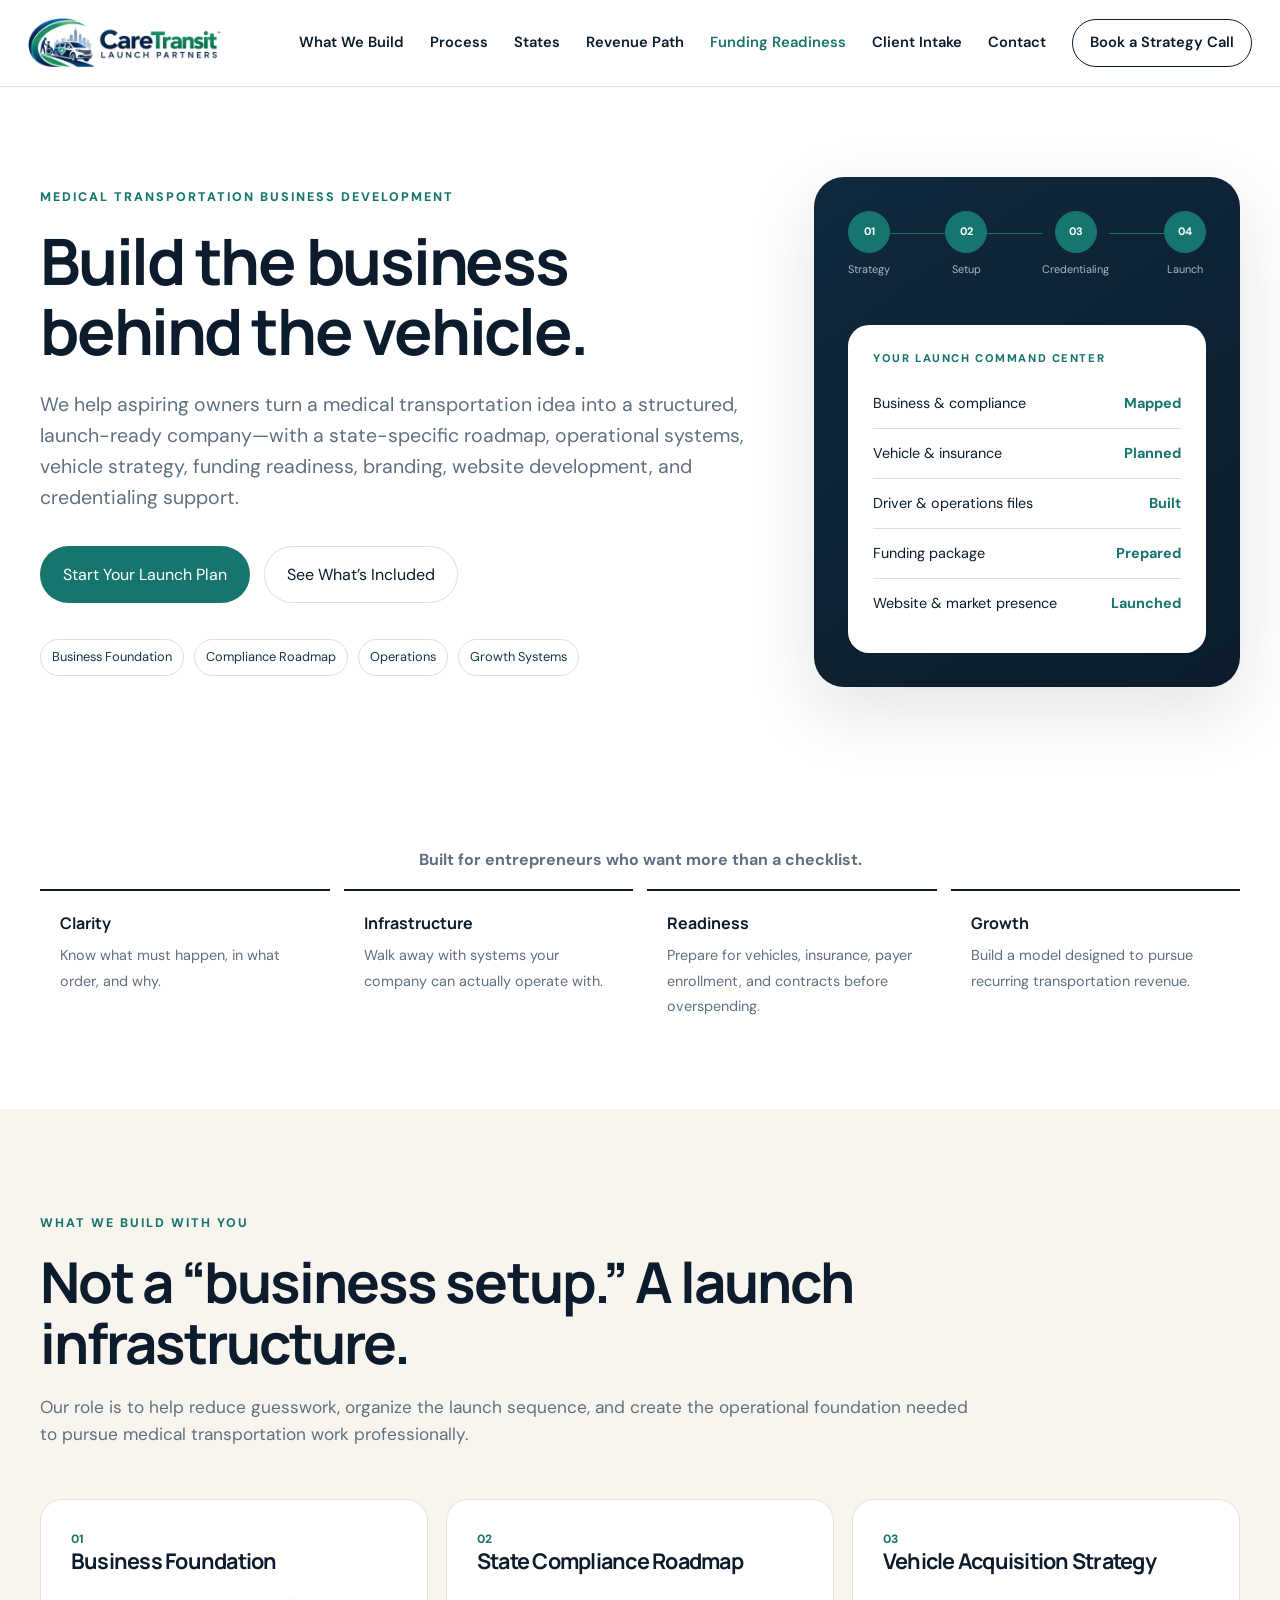
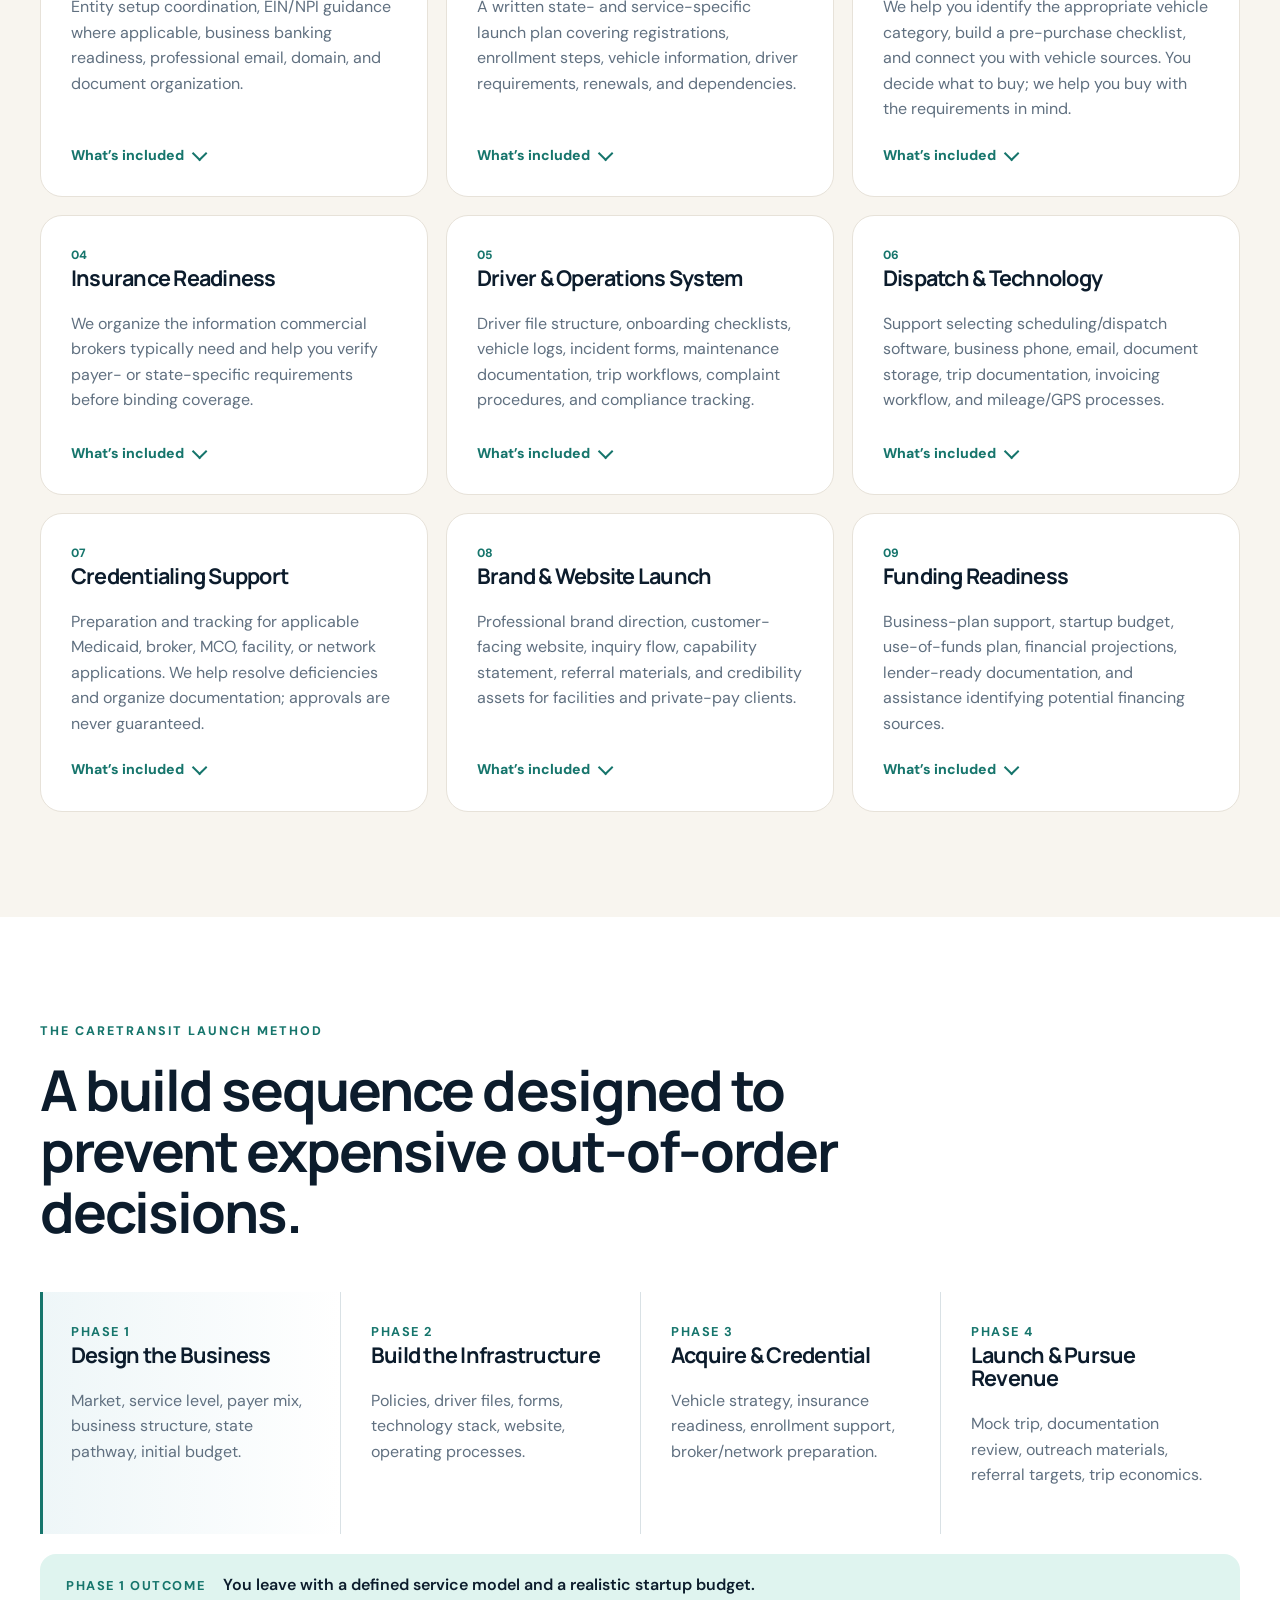
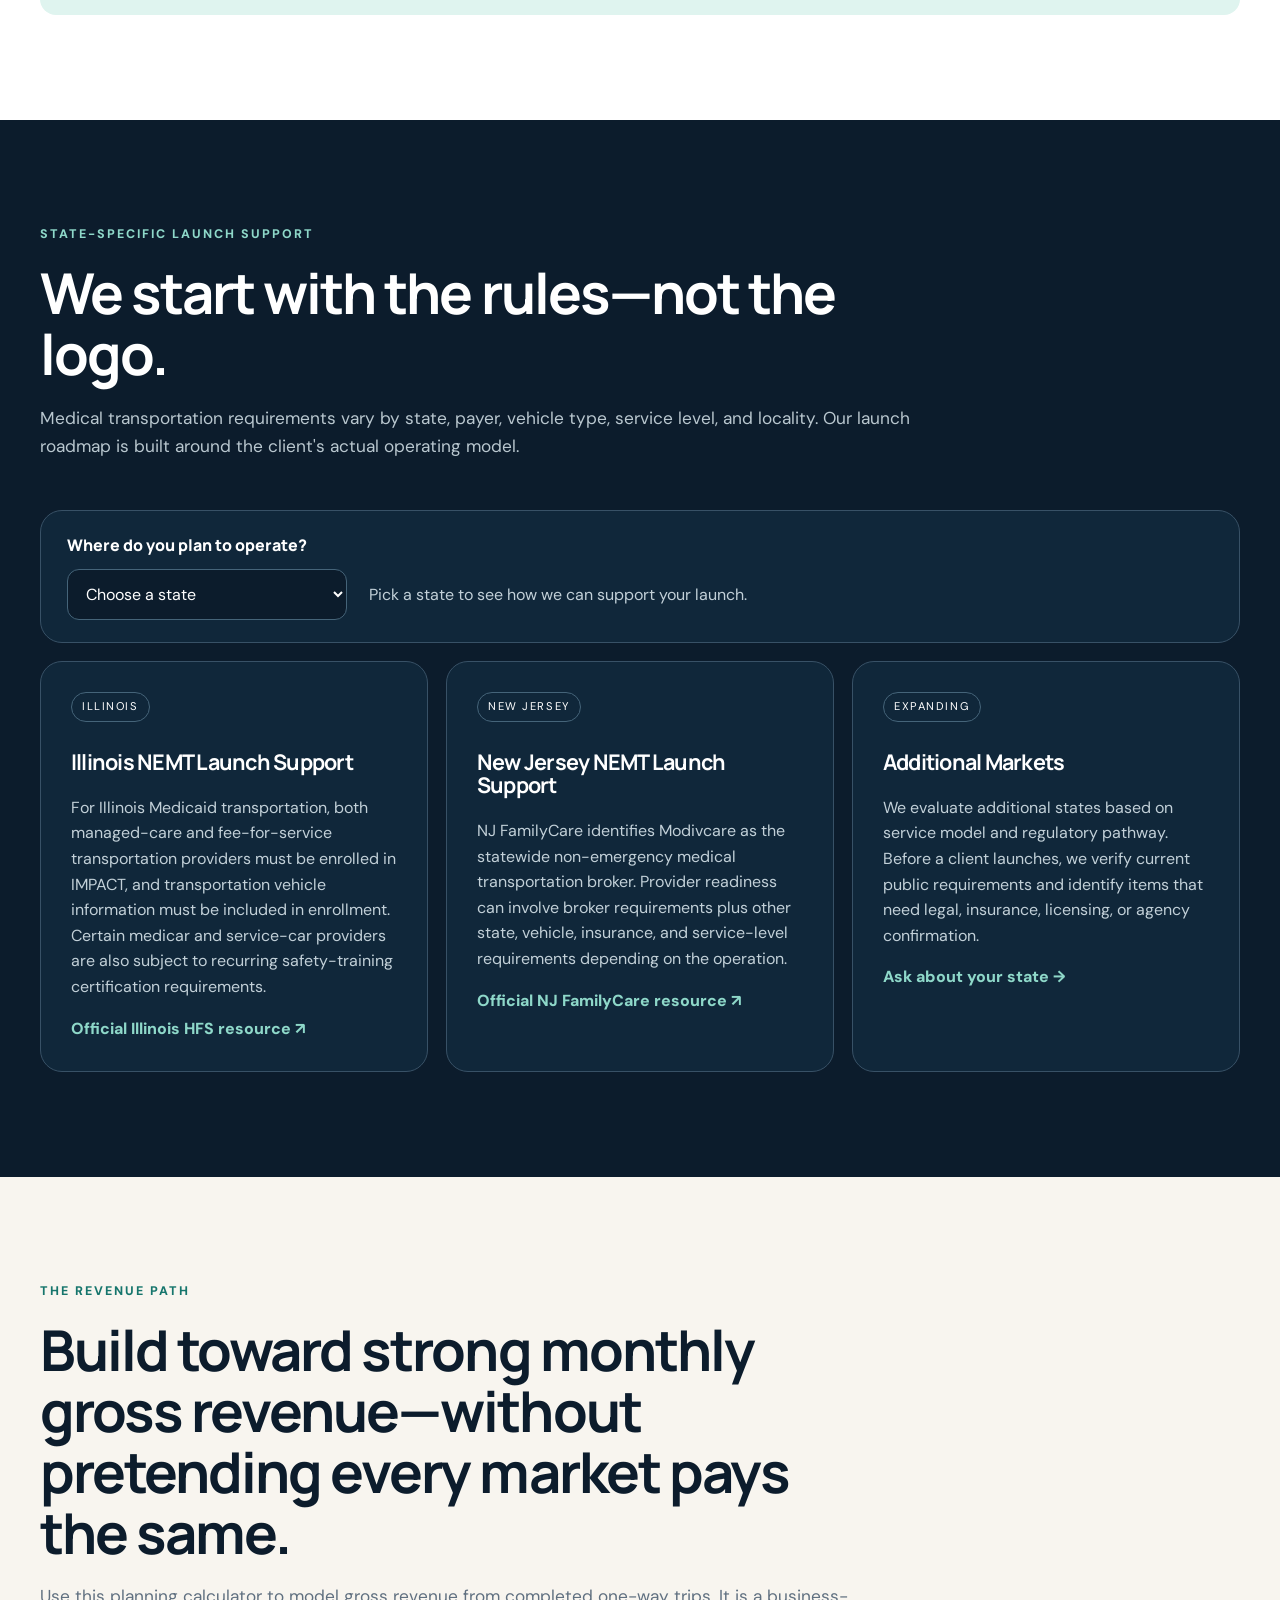
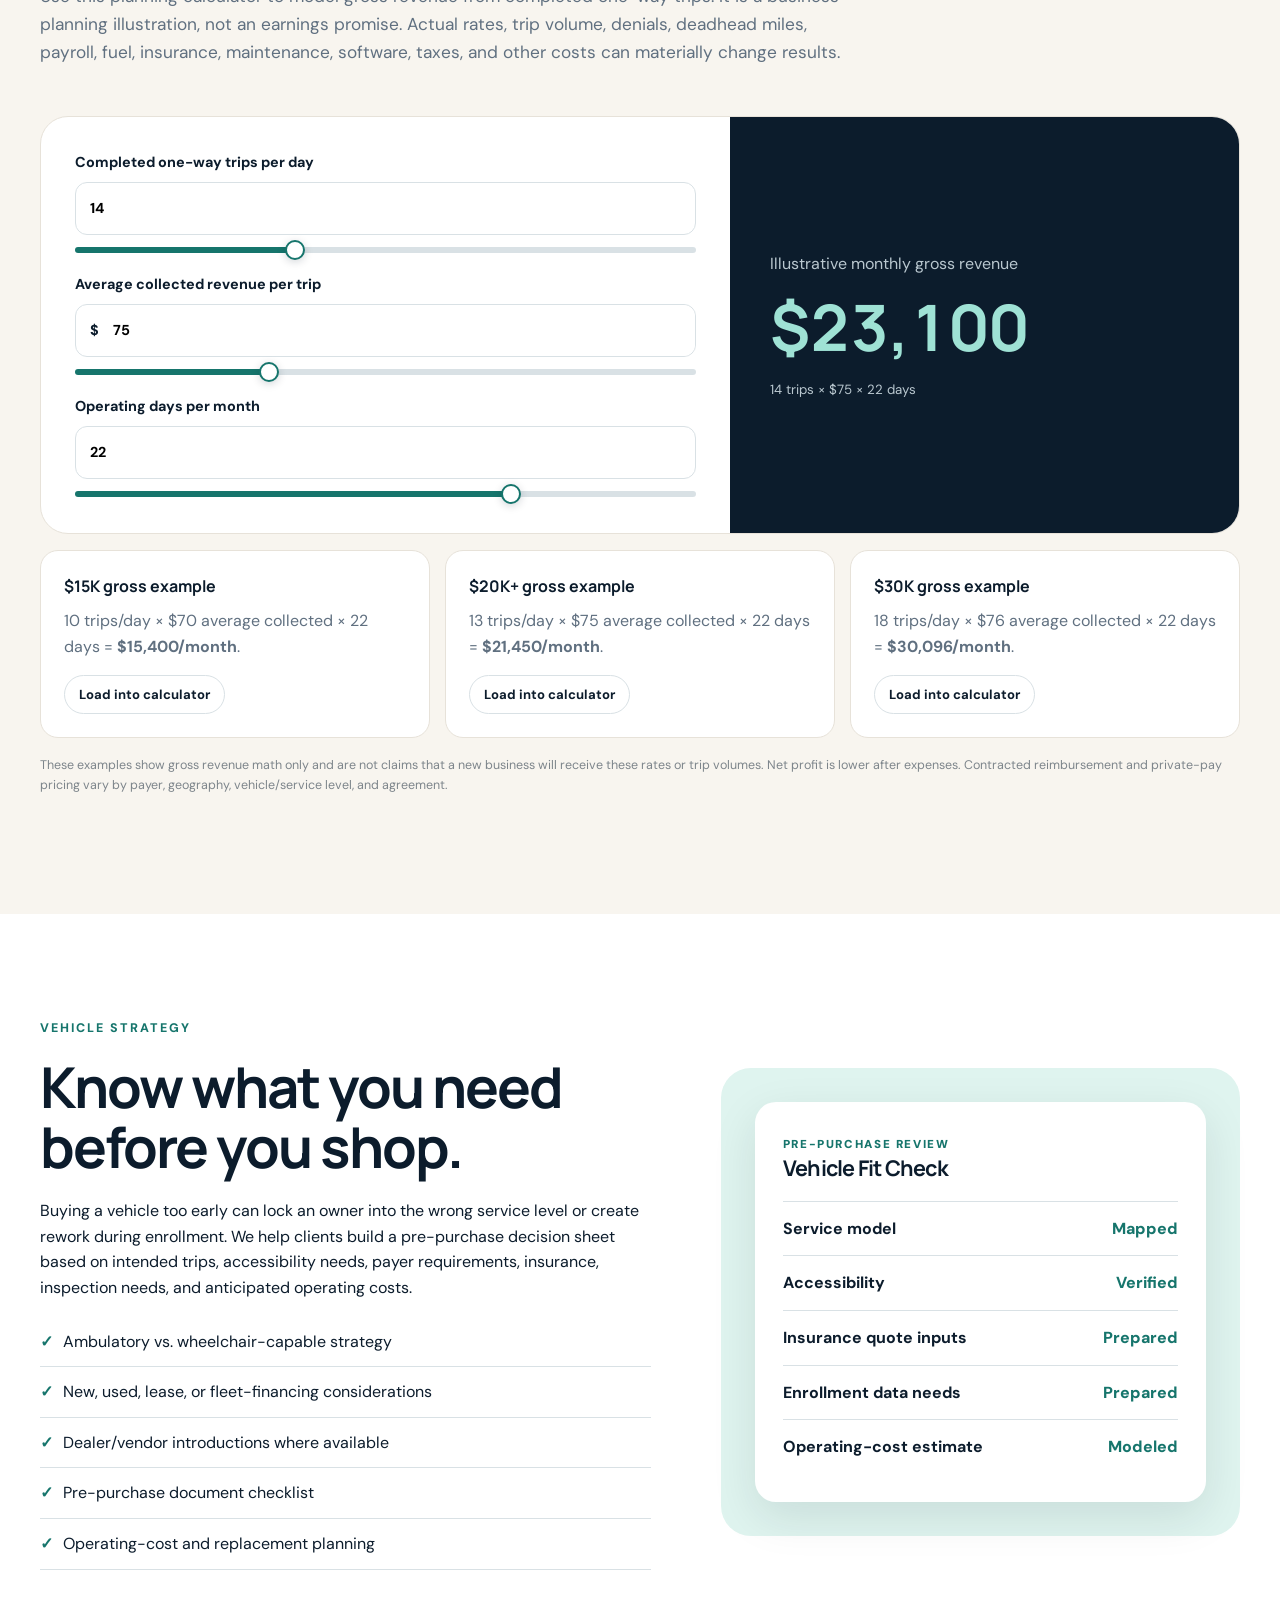
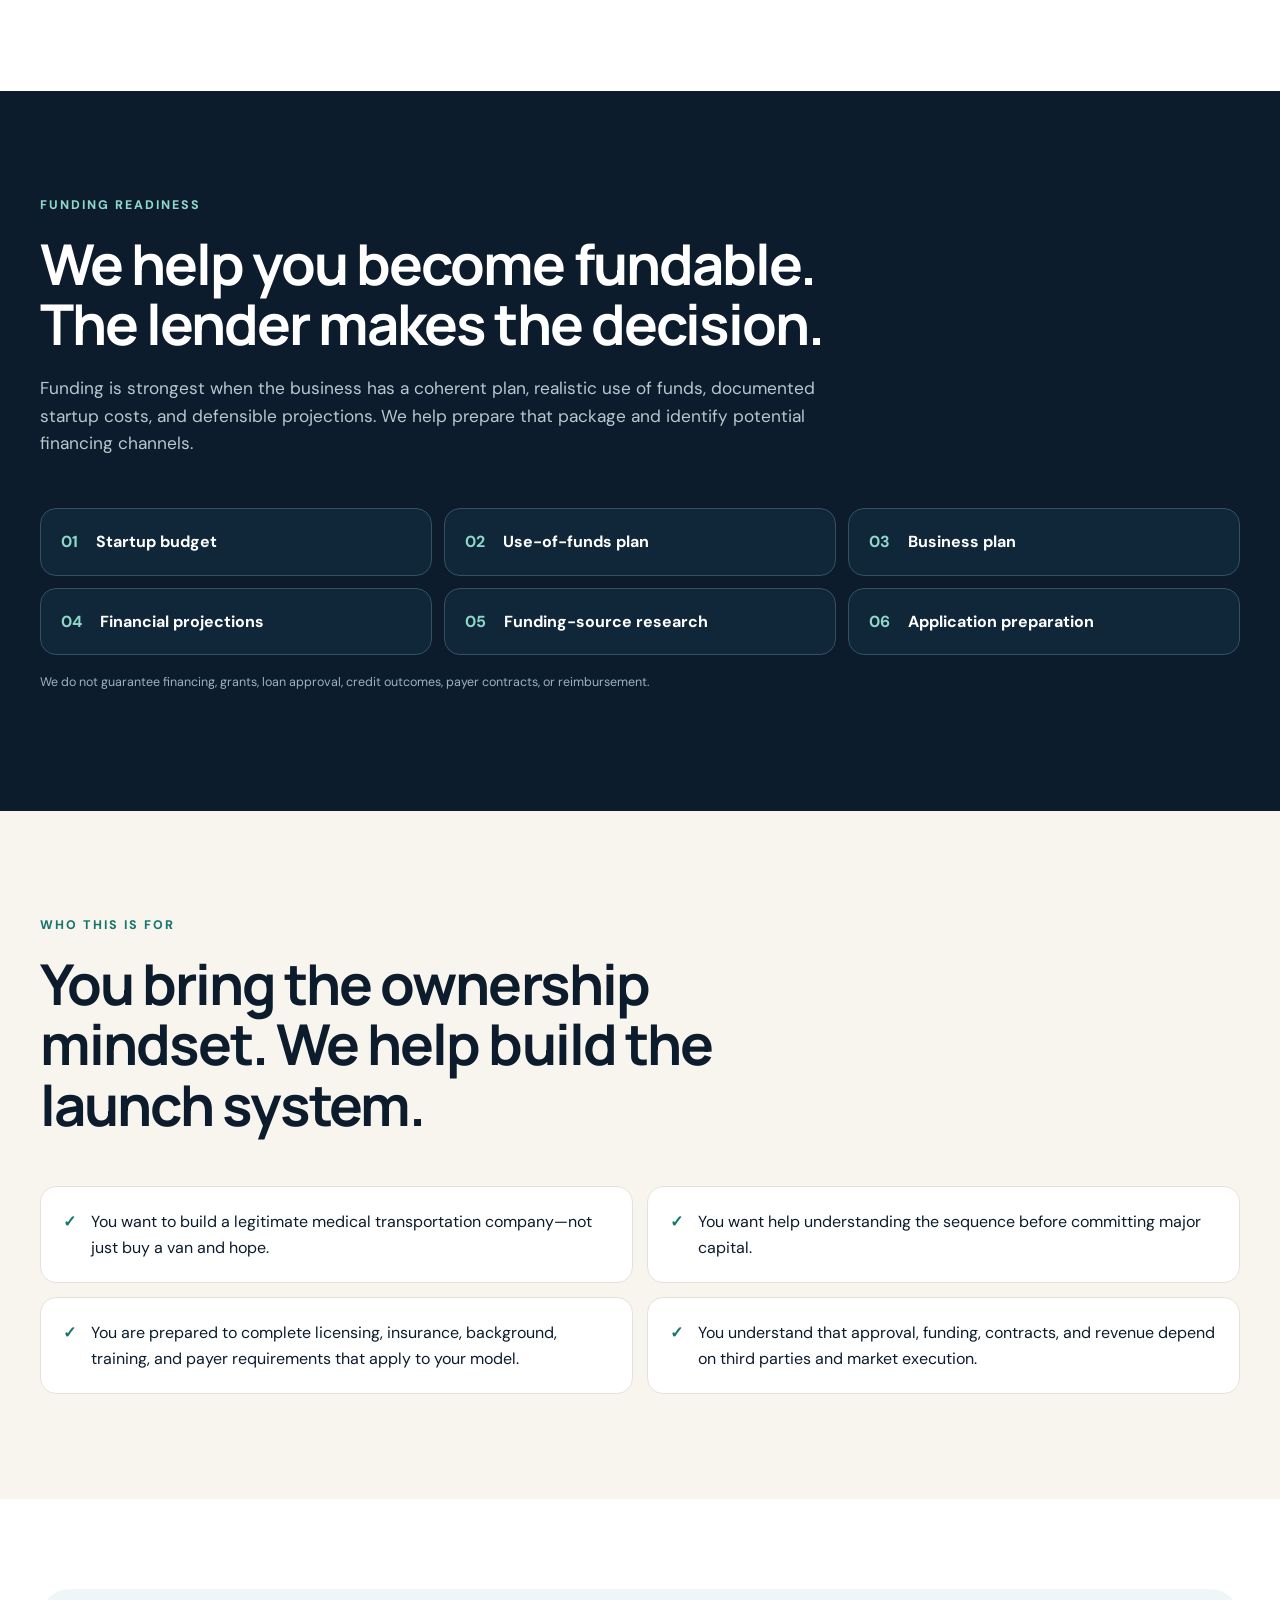
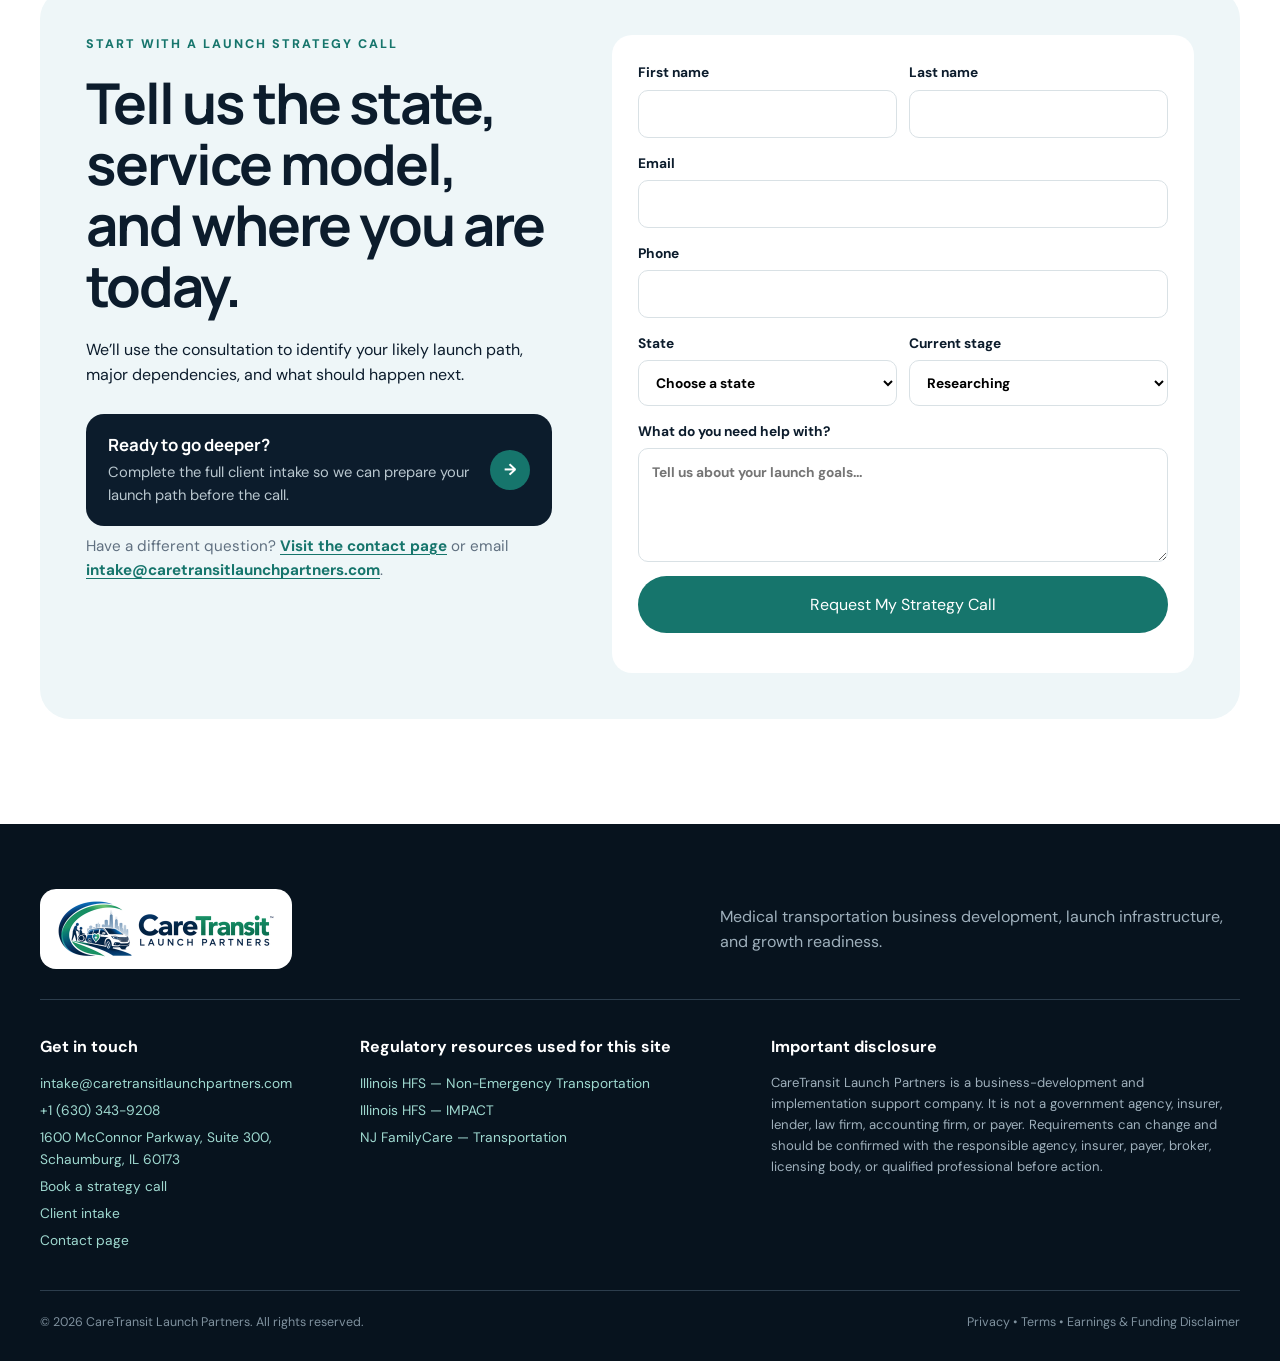
==== commit abb5b8cb: "Form Added" ====
--- a/index.html
+++ b/index.html
@@ -150,6 +150,7 @@
           <p class="eyebrow">START WITH A LAUNCH STRATEGY CALL</p>
           <h2>Tell us the state, service model, and where you are today.</h2>
           <p>We’ll use the consultation to identify your likely launch path, major dependencies, and what should happen next.</p>
+          <a class="intake-callout" href="intake.html"><b>Ready to go deeper?</b><span>Complete the full client intake so we can prepare your launch path before the call.</span><i aria-hidden="true">→</i></a>
           <p class="apply-alt">Have a different question? <a href="contact.html">Visit the contact page</a> or email <a data-bind="email" href="#"></a>.</p>
         </div>
         <form class="js-form" data-form="strategy-call" novalidate>
--- a/styles.css
+++ b/styles.css
@@ -43,7 +43,7 @@
     line-height: 1.08;
   }
   h1 {
-    font-size: clamp(3.1rem, 7vw, 6.6rem);
+    font-size: clamp(2.5rem, 5vw, 5rem);
     max-width: 900px;
     margin-bottom: 24px;
   }
@@ -1177,9 +1177,6 @@
   }
 
   /* ------------------------------------------------------------- Contact page */
-  .page-title {
-    font-size: clamp(2.8rem, 6vw, 5.4rem);
-  }
   .contact-hero {
     padding-bottom: 80px;
   }
@@ -1273,7 +1270,7 @@
   .method-value {
     font-family: 'Manrope', sans-serif;
     font-weight: 700;
-    font-size: 1.125rem;
+    font-size: 1.18rem;
     letter-spacing: -0.02em;
     overflow-wrap: anywhere;
   }
@@ -1590,4 +1587,1176 @@
     .footer-brand {
       justify-self: start;
     }
+  }
+
+  /* ==========================================================================
+   Client intake + thank-you pages
+   ========================================================================== */
+  .sr-only {
+    position: absolute !important;
+    width: 1px;
+    height: 1px;
+    padding: 0;
+    margin: -1px;
+    overflow: hidden;
+    clip: rect(0, 0, 0, 0);
+    white-space: nowrap;
+    border: 0;
+  }
+  @media (max-width: 1240px) and (min-width: 1181px) {
+    .nav {
+      gap: 18px;
+      font-size: 0.88rem;
+    }
+  }
+  /* Seven nav links: switch to the menu button a little earlier */
+  @media (max-width: 1180px) {
+    .nav {
+      display: none;
+      position: absolute;
+      top: calc(100% + 8px);
+      left: 16px;
+      right: 16px;
+      background: #fff;
+      border: 1px solid var(--line);
+      border-radius: 18px;
+      padding: 18px;
+      box-shadow: var(--shadow);
+      flex-direction: column;
+      align-items: stretch;
+      gap: 0;
+    }
+    .nav a {
+      padding: 10px 0;
+    }
+    .nav .nav-cta {
+      margin-top: 8px;
+      text-align: center;
+      padding: 11px 17px;
+    }
+    .nav.open {
+      display: flex;
+    }
+    .menu-btn {
+      display: block;
+      border: 1px solid var(--line);
+      background: #fff;
+      border-radius: 999px;
+      padding: 9px 13px;
+      font: inherit;
+      cursor: pointer;
+    }
+  }
+
+  /* Callout linking to the intake */
+  .intake-callout {
+    display: grid;
+    grid-template-columns: 1fr auto;
+    gap: 2px 16px;
+    align-items: center;
+    margin: 26px 0 8px;
+    padding: 18px 22px;
+    border-radius: 18px;
+    background: var(--ink);
+    color: #fff;
+    transition:
+      background 0.2s,
+      transform 0.2s;
+  }
+  .intake-callout b {
+    font-family: 'Manrope', sans-serif;
+    font-size: 1.05rem;
+  }
+  .intake-callout span {
+    grid-column: 1;
+    color: #b9c7cf;
+    font-size: 0.92rem;
+  }
+  .intake-callout i {
+    grid-column: 2;
+    grid-row: 1/3;
+    font-style: normal;
+    width: 40px;
+    height: 40px;
+    border-radius: 50%;
+    display: grid;
+    place-items: center;
+    background: var(--sea);
+    font-weight: 800;
+    transition: transform 0.2s;
+  }
+  .intake-callout:hover {
+    background: var(--ink2);
+  }
+  .intake-callout:hover i {
+    transform: translateX(3px);
+  }
+
+  /* Hero */
+  .intake-hero {
+    display: grid;
+    grid-template-columns: 1fr auto;
+    gap: 40px;
+    align-items: end;
+    padding-top: 80px;
+    padding-bottom: 44px;
+  }
+  .intake-hero .lead {
+    margin-bottom: 0;
+  }
+  .intake-facts {
+    list-style: none;
+    margin: 0;
+    padding: 0;
+    display: grid;
+    gap: 10px;
+    min-width: 250px;
+  }
+  .intake-facts li {
+    display: flex;
+    align-items: baseline;
+    gap: 10px;
+    padding: 14px 18px;
+    border: 1px solid var(--line);
+    border-radius: 16px;
+  }
+  .intake-facts b {
+    font-family: 'Manrope', sans-serif;
+    color: var(--sea);
+    white-space: nowrap;
+  }
+  .intake-facts span {
+    color: var(--muted);
+    font-size: 0.92rem;
+  }
+  .intake-section {
+    padding-top: 0;
+  }
+  .intake-loading {
+    color: var(--muted);
+  }
+
+  /* Shell */
+  .intake-shell {
+    display: grid;
+    grid-template-columns: 290px 1fr;
+    gap: 28px;
+    align-items: start;
+  }
+  .intake-rail {
+    position: sticky;
+    top: 104px;
+    background: linear-gradient(145deg, #10293d, #0b1b29);
+    color: #fff;
+    border-radius: 26px;
+    padding: 24px;
+    box-shadow: var(--shadow);
+  }
+  .rail-meta {
+    display: flex;
+    justify-content: space-between;
+    align-items: baseline;
+    font-size: 0.84rem;
+    color: #b9c7cf;
+  }
+  .rail-meta strong {
+    font-family: 'Manrope', sans-serif;
+    font-size: 1.5rem;
+    color: #fff;
+    letter-spacing: -0.03em;
+  }
+  .rail-bar {
+    height: 6px;
+    border-radius: 999px;
+    background: rgba(255, 255, 255, 0.12);
+    margin: 10px 0 0;
+    overflow: hidden;
+  }
+  .rail-bar i {
+    display: block;
+    height: 100%;
+    border-radius: inherit;
+    background: linear-gradient(90deg, var(--sea), var(--sea-soft));
+    transition: width 0.45s ease;
+  }
+  .rail-inline {
+    display: none;
+  }
+  .rail-steps {
+    list-style: none;
+    margin: 22px 0 0;
+    padding: 0;
+    display: grid;
+    gap: 2px;
+  }
+  .rail-step {
+    width: 100%;
+    display: flex;
+    align-items: center;
+    gap: 12px;
+    background: none;
+    border: 0;
+    color: #b9c7cf;
+    font: inherit;
+    font-size: 0.92rem;
+    text-align: left;
+    padding: 8px 10px;
+    border-radius: 12px;
+    cursor: pointer;
+    transition:
+      background 0.2s,
+      color 0.2s;
+  }
+  .rail-step[disabled] {
+    cursor: default;
+    opacity: 0.6;
+  }
+  .rail-step:not([disabled]):hover {
+    background: rgba(255, 255, 255, 0.06);
+    color: #fff;
+  }
+  .rail-step b {
+    flex: none;
+    width: 28px;
+    height: 28px;
+    border-radius: 50%;
+    display: grid;
+    place-items: center;
+    font-size: 0.76rem;
+    border: 1px solid #456479;
+    transition:
+      background 0.25s,
+      border-color 0.25s;
+  }
+  .rail-step span {
+    display: grid;
+    line-height: 1.3;
+  }
+  .rail-step small {
+    color: var(--sea-soft);
+    font-size: 0.72rem;
+    font-weight: 700;
+  }
+  .rail-step.is-current {
+    background: rgba(255, 255, 255, 0.08);
+    color: #fff;
+    font-weight: 700;
+    opacity: 1;
+  }
+  .rail-step.is-current b {
+    background: #fff;
+    color: var(--ink);
+    border-color: #fff;
+  }
+  .rail-step.is-done b,
+  .rail-step.is-seen b {
+    background: var(--sea);
+    border-color: var(--sea);
+    color: #fff;
+  }
+  .rail-help {
+    margin-top: 20px;
+    padding-top: 18px;
+    border-top: 1px solid #2c475c;
+    display: grid;
+    gap: 4px;
+    font-size: 0.84rem;
+  }
+  .rail-help b {
+    color: #fff;
+    margin-bottom: 2px;
+  }
+  .rail-help a {
+    color: var(--sea-soft);
+    overflow-wrap: anywhere;
+  }
+  .rail-help a:hover {
+    text-decoration: underline;
+  }
+
+  .resume-note {
+    display: flex;
+    flex-wrap: wrap;
+    justify-content: space-between;
+    align-items: center;
+    gap: 8px 16px;
+    background: var(--mint);
+    border-radius: 16px;
+    padding: 14px 18px;
+    margin-bottom: 14px;
+    font-size: 0.92rem;
+  }
+  .resume-note button {
+    background: none;
+    border: 1px solid var(--sea);
+    color: var(--sea);
+    border-radius: 999px;
+    padding: 7px 14px;
+    font: inherit;
+    font-weight: 700;
+    font-size: 0.84rem;
+    cursor: pointer;
+  }
+  .resume-note button.armed {
+    background: var(--error);
+    border-color: var(--error);
+    color: #fff;
+  }
+
+  /* Card + steps */
+  .intake-card {
+    background: #fff;
+    border: 1px solid #e7e2d9;
+    border-radius: 28px;
+    padding: 44px 48px 28px;
+    box-shadow: 0 18px 50px rgba(12, 28, 44, 0.06);
+  }
+  .step:focus {
+    outline: none;
+  }
+  .step.enter {
+    animation: ct-step 0.35s ease both;
+  }
+  @keyframes ct-step {
+    from {
+      opacity: 0;
+      transform: translateX(14px);
+    }
+    to {
+      opacity: 1;
+      transform: none;
+    }
+  }
+  .step-head {
+    padding-bottom: 26px;
+    margin-bottom: 8px;
+    border-bottom: 1px solid var(--line);
+  }
+  .step-head .eyebrow {
+    margin-bottom: 12px;
+  }
+  .step-head h2 {
+    font-size: clamp(1.9rem, 3.4vw, 2.7rem);
+    margin-bottom: 12px;
+  }
+  .step-head h2:focus {
+    outline: none;
+  }
+  .step-head p:last-child {
+    color: var(--muted);
+    margin: 0;
+    max-width: 640px;
+  }
+  .step-badge {
+    display: inline-block;
+    margin: 0 0 12px;
+    padding: 5px 12px;
+    border-radius: 999px;
+    background: var(--mint);
+    color: var(--sea);
+    font-weight: 800;
+    font-size: 0.76rem;
+  }
+  .q-list {
+    display: grid;
+  }
+
+  /* Questions */
+  .q {
+    border: 0;
+    margin: 0;
+    padding: 24px 0;
+    min-width: 0;
+    border-bottom: 1px solid #eef1f3;
+  }
+  .q:last-child {
+    border-bottom: 0;
+  }
+  .q[hidden] {
+    display: none;
+  }
+  .q-label {
+    display: flex;
+    flex-wrap: wrap;
+    align-items: baseline;
+    gap: 4px 10px;
+    font-family: 'Manrope', sans-serif;
+    font-weight: 700;
+    font-size: 1.04rem;
+    letter-spacing: -0.01em;
+    line-height: 1.35;
+    margin-bottom: 12px;
+    padding: 0;
+    max-width: 720px;
+  }
+  .req {
+    font-family: 'DM Sans', sans-serif;
+    font-size: 0.68rem;
+    font-weight: 800;
+    letter-spacing: 0.06em;
+    text-transform: uppercase;
+    color: var(--sea);
+    background: var(--mint);
+    padding: 2px 8px;
+    border-radius: 999px;
+  }
+  .req-dot {
+    color: var(--sea);
+  }
+  .q-hint {
+    margin: -6px 0 12px;
+    color: var(--muted);
+    font-size: 0.9rem;
+  }
+  .q-err,
+  .sf-err {
+    color: var(--error);
+    font-size: 0.84rem;
+    font-weight: 600;
+    margin: 8px 0 0;
+  }
+  .q-err:empty,
+  .sf-err:empty {
+    display: none;
+  }
+  .q-sub {
+    margin: -8px 0 8px;
+    padding: 22px 24px;
+    border: 0;
+    border-left: 3px solid var(--sea);
+    border-radius: 0 18px 18px 0;
+    background: var(--sky);
+  }
+  .q-sub + .q {
+    border-top: 0;
+  }
+  .reveal {
+    animation: ct-flip 0.35s ease both;
+  }
+
+  .intake-card input[type='text'],
+  .intake-card input[type='email'],
+  .intake-card input[type='tel'],
+  .intake-card input[type='number'],
+  .intake-card input[type='search'],
+  .intake-card select,
+  .intake-card textarea {
+    width: 100%;
+    max-width: 560px;
+    padding: 13px 14px;
+    border: 1px solid var(--line);
+    border-radius: 12px;
+    font: inherit;
+    color: var(--ink);
+    background: #fff;
+    transition:
+      border-color 0.2s,
+      box-shadow 0.2s;
+  }
+  .intake-card textarea {
+    max-width: none;
+    resize: vertical;
+    min-height: 110px;
+  }
+  .intake-card input:focus,
+  .intake-card select:focus,
+  .intake-card textarea:focus {
+    outline: none;
+    border-color: var(--sea);
+    box-shadow: 0 0 0 3px rgba(22, 117, 108, 0.15);
+  }
+  .intake-card [aria-invalid='true'] {
+    border-color: var(--error) !important;
+    background: #fff8f7 !important;
+  }
+  .intake-card input:disabled {
+    background: #f3f5f6;
+    color: #9aa7b0;
+  }
+
+  /* Option cards and pills */
+  .opts {
+    display: grid;
+    gap: 10px;
+  }
+  .opts.cards {
+    grid-template-columns: repeat(auto-fill, minmax(220px, 1fr));
+  }
+  .opts.pills {
+    display: flex;
+    flex-wrap: wrap;
+  }
+  .opt {
+    position: relative;
+    display: flex;
+    align-items: center;
+    gap: 12px;
+    padding: 13px 16px;
+    border: 1px solid var(--line);
+    border-radius: 14px;
+    background: #fff;
+    cursor: pointer;
+    font-weight: 600;
+    font-size: 0.94rem;
+    line-height: 1.35;
+    transition:
+      border-color 0.2s,
+      background 0.2s,
+      box-shadow 0.2s;
+  }
+  .opts.pills .opt {
+    border-radius: 999px;
+    padding: 10px 18px 10px 14px;
+  }
+  .opt:hover {
+    border-color: var(--sea);
+  }
+  .opt input,
+  .st input,
+  .none-toggle input {
+    position: absolute;
+    opacity: 0;
+    width: 1px;
+    height: 1px;
+    margin: 0;
+  }
+  .opt-ui {
+    flex: none;
+    width: 20px;
+    height: 20px;
+    border: 1.5px solid #9fb0ba;
+    border-radius: 50%;
+    display: grid;
+    place-items: center;
+    background: #fff;
+    transition:
+      border-color 0.2s,
+      background 0.2s;
+  }
+  input[type='checkbox'] + .opt-ui {
+    border-radius: 6px;
+  }
+  .opt-ui::after {
+    content: '';
+    opacity: 0;
+    transition: opacity 0.15s;
+  }
+  input[type='radio'] + .opt-ui::after {
+    width: 8px;
+    height: 8px;
+    border-radius: 50%;
+    background: #fff;
+  }
+  input[type='checkbox'] + .opt-ui::after {
+    width: 5px;
+    height: 10px;
+    border: solid #fff;
+    border-width: 0 2px 2px 0;
+    transform: rotate(45deg) translate(-1px, -1px);
+  }
+  input:checked + .opt-ui {
+    background: var(--sea);
+    border-color: var(--sea);
+  }
+  input:checked + .opt-ui::after {
+    opacity: 1;
+  }
+  .opt:has(input:checked) {
+    border-color: var(--sea);
+    background: var(--mint);
+    box-shadow: 0 0 0 1px var(--sea);
+  }
+  input:focus-visible + .opt-ui {
+    outline: 2px solid var(--sea);
+    outline-offset: 3px;
+  }
+  .opt-text {
+    display: grid;
+  }
+  .opt-text small {
+    color: var(--muted);
+    font-weight: 500;
+    font-size: 0.8rem;
+  }
+  .other-wrap {
+    margin-top: 12px;
+  }
+
+  /* Text + "not yet" */
+  .or-none {
+    display: flex;
+    flex-wrap: wrap;
+    align-items: center;
+    gap: 12px 18px;
+  }
+  .or-none input[type='text'] {
+    flex: 1 1 280px;
+  }
+  .none-toggle {
+    position: relative;
+    display: inline-flex;
+    align-items: center;
+    gap: 10px;
+    font-weight: 600;
+    font-size: 0.94rem;
+    cursor: pointer;
+  }
+  .none-toggle.consent {
+    align-items: flex-start;
+    font-weight: 500;
+    color: var(--muted);
+    font-size: 0.92rem;
+    line-height: 1.5;
+  }
+  .none-toggle.consent .opt-ui {
+    margin-top: 2px;
+  }
+
+  /* Sub grids (address, groups, repeaters) */
+  .sub-grid {
+    display: grid;
+    grid-template-columns: repeat(2, minmax(0, 1fr));
+    gap: 14px 16px;
+    max-width: 760px;
+  }
+  .sf {
+    display: grid;
+    gap: 6px;
+    align-content: start;
+  }
+  .sf label {
+    font-weight: 700;
+    font-size: 0.86rem;
+  }
+  .sf-full {
+    grid-column: 1/-1;
+  }
+  .sf input,
+  .sf select,
+  .sf textarea {
+    max-width: none !important;
+  }
+  .suffix-input {
+    position: relative;
+    display: block;
+  }
+  .suffix-input span {
+    position: absolute;
+    right: 14px;
+    top: 50%;
+    transform: translateY(-50%);
+    color: var(--muted);
+    font-weight: 700;
+    pointer-events: none;
+  }
+  .suffix-input input {
+    padding-right: 34px !important;
+  }
+  .rep-items {
+    display: grid;
+    gap: 14px;
+  }
+  .rep-item {
+    background: #fff;
+    border: 1px solid var(--line);
+    border-radius: 16px;
+    padding: 18px 20px;
+  }
+  .q-sub .rep-item {
+    border-color: #d3e3e7;
+  }
+  .rep-head {
+    display: flex;
+    justify-content: space-between;
+    align-items: center;
+    margin-bottom: 12px;
+  }
+  .rep-head b {
+    font-family: 'Manrope', sans-serif;
+  }
+  .rep-remove {
+    background: none;
+    border: 0;
+    color: var(--muted);
+    font: inherit;
+    font-size: 0.84rem;
+    font-weight: 700;
+    cursor: pointer;
+    text-decoration: underline;
+    text-underline-offset: 3px;
+  }
+  .rep-remove:hover {
+    color: var(--error);
+  }
+  .rep-foot {
+    display: flex;
+    flex-wrap: wrap;
+    align-items: center;
+    gap: 10px 18px;
+    margin-top: 14px;
+  }
+  .rep-add {
+    background: #fff;
+    border: 1.5px dashed var(--sea);
+    color: var(--sea);
+    border-radius: 999px;
+    padding: 10px 18px;
+    font: inherit;
+    font-weight: 800;
+    font-size: 0.88rem;
+    cursor: pointer;
+    transition: background 0.2s;
+  }
+  .rep-add:hover {
+    background: var(--mint);
+  }
+  .rep-total {
+    margin: 0;
+    font-weight: 700;
+    font-size: 0.9rem;
+    color: var(--sea);
+  }
+  .rep-total.over {
+    color: var(--error);
+  }
+
+  /* State picker */
+  .pop-states {
+    grid-template-columns: repeat(auto-fill, minmax(250px, 1fr));
+    margin-bottom: 14px;
+  }
+  .st-picker {
+    border: 1px solid var(--line);
+    border-radius: 16px;
+    overflow: hidden;
+  }
+  .st-top {
+    padding: 14px;
+    border-bottom: 1px solid var(--line);
+    background: #fbfcfc;
+    display: grid;
+    gap: 10px;
+  }
+  .st-top input {
+    max-width: none !important;
+  }
+  .st-chips {
+    display: flex;
+    flex-wrap: wrap;
+    gap: 6px;
+  }
+  .st-chips-empty {
+    color: var(--muted);
+    font-size: 0.86rem;
+  }
+  .st-chip {
+    display: inline-flex;
+    align-items: center;
+    gap: 6px;
+    background: var(--ink);
+    color: #fff;
+    border: 0;
+    border-radius: 999px;
+    padding: 5px 8px 5px 12px;
+    font: inherit;
+    font-size: 0.82rem;
+    font-weight: 700;
+    cursor: pointer;
+  }
+  .st-chip span[aria-hidden] {
+    width: 18px;
+    height: 18px;
+    border-radius: 50%;
+    display: grid;
+    place-items: center;
+    background: rgba(255, 255, 255, 0.18);
+    line-height: 1;
+  }
+  .st-chip:hover span[aria-hidden] {
+    background: var(--error);
+  }
+  .st-grid {
+    display: grid;
+    grid-template-columns: repeat(auto-fill, minmax(170px, 1fr));
+    gap: 2px 8px;
+    max-height: 280px;
+    overflow-y: auto;
+    padding: 10px 14px;
+    overscroll-behavior: contain;
+  }
+  .st {
+    position: relative;
+    display: flex;
+    align-items: center;
+    gap: 10px;
+    padding: 7px 6px;
+    border-radius: 8px;
+    cursor: pointer;
+    font-size: 0.92rem;
+  }
+  .st:hover {
+    background: var(--sky);
+  }
+  .st:has(input:checked) {
+    font-weight: 700;
+    color: var(--sea);
+  }
+  .st[hidden] {
+    display: none;
+  }
+  .st-none {
+    grid-column: 1/-1;
+    color: var(--muted);
+    margin: 8px 0;
+  }
+
+  /* Alerts + navigation */
+  .step-alert {
+    margin: 18px 0 0;
+    padding: 13px 16px;
+    border-radius: 12px;
+    background: #fff1ef;
+    color: var(--error);
+    font-weight: 700;
+    font-size: 0.92rem;
+  }
+  .step-nav {
+    position: sticky;
+    bottom: 0;
+    z-index: 5;
+    display: flex;
+    align-items: center;
+    gap: 16px;
+    margin: 24px -48px 0;
+    padding: 18px 48px 4px;
+    background: linear-gradient(to top, #fff 78%, rgba(255, 255, 255, 0));
+    border-top: 1px solid var(--line);
+  }
+  .step-nav .btn {
+    margin: 0;
+    width: auto;
+    min-width: 150px;
+  }
+  .step-nav [data-next] {
+    margin-left: auto;
+  }
+  .step-nav [data-back][hidden] + .save-status {
+    margin-left: 0;
+  }
+  .save-status {
+    color: var(--muted);
+    font-size: 0.8rem;
+    text-align: center;
+    flex: 1;
+  }
+  .btn.ghost {
+    background: #fff;
+    border-color: var(--line);
+    color: var(--ink);
+  }
+  .btn.ghost:hover {
+    border-color: var(--ink);
+  }
+
+  /* Review */
+  .review-body {
+    display: grid;
+    gap: 14px;
+    margin: 22px 0;
+  }
+  .rv-sec {
+    border: 1px solid var(--line);
+    border-radius: 18px;
+    overflow: hidden;
+    background: #fff;
+  }
+  .rv-sec header {
+    display: flex;
+    justify-content: space-between;
+    align-items: center;
+    padding: 14px 20px;
+    background: var(--sky);
+  }
+  .rv-sec h3 {
+    margin: 0;
+    font-size: 1.08rem;
+  }
+  .rv-edit {
+    background: #fff;
+    border: 1px solid var(--line);
+    border-radius: 999px;
+    padding: 6px 14px;
+    font: inherit;
+    font-weight: 700;
+    font-size: 0.82rem;
+    color: var(--sea);
+    cursor: pointer;
+  }
+  .rv-edit:hover {
+    border-color: var(--sea);
+  }
+  .rv-sec dl {
+    margin: 0;
+    padding: 4px 20px;
+  }
+  .rv-row {
+    display: grid;
+    grid-template-columns: minmax(0, 1fr) minmax(0, 1.1fr);
+    gap: 4px 24px;
+    padding: 12px 0;
+    border-bottom: 1px solid #eef1f3;
+  }
+  .rv-row:last-child {
+    border-bottom: 0;
+  }
+  .rv-sub dt {
+    padding-left: 14px;
+    border-left: 2px solid var(--sea);
+  }
+  .rv-row dt {
+    color: var(--muted);
+    font-size: 0.9rem;
+  }
+  .rv-row dd {
+    margin: 0;
+    font-weight: 600;
+    font-size: 0.94rem;
+    overflow-wrap: anywhere;
+  }
+  .rv-empty {
+    color: #9aa7b0;
+    font-weight: 500;
+  }
+  .rv-tags {
+    list-style: none;
+    margin: 0;
+    padding: 0;
+    display: flex;
+    flex-wrap: wrap;
+    gap: 6px;
+  }
+  .rv-tags li {
+    background: var(--mint);
+    color: var(--ink);
+    border-radius: 999px;
+    padding: 2px 10px;
+    font-size: 0.84rem;
+  }
+  .rv-items {
+    margin: 0;
+    padding-left: 18px;
+    display: grid;
+    gap: 8px;
+  }
+  .rv-pairs,
+  .rv-items li {
+    display: grid;
+    gap: 2px;
+  }
+  .rv-pairs em,
+  .rv-items em {
+    font-style: normal;
+    color: var(--muted);
+    font-weight: 500;
+    margin-right: 6px;
+  }
+  .q-consent {
+    padding-top: 6px;
+  }
+
+  /* Thank-you page */
+  .thanks-hero {
+    align-items: start;
+  }
+  .success-mark.big {
+    width: 64px;
+    height: 64px;
+    font-size: 1.7rem;
+    margin-bottom: 26px;
+  }
+  .thanks-demo {
+    display: inline-block;
+    background: var(--mint);
+    border-radius: 10px;
+    padding: 8px 12px;
+    font-size: 0.88rem;
+    margin-top: 14px;
+  }
+  .hero-card.thanks-card {
+    min-height: 0;
+    gap: 22px;
+    justify-content: flex-start;
+  }
+  .next-steps.on-dark {
+    margin: 0;
+  }
+  .next-steps.on-dark li {
+    border-top-color: #2c475c;
+  }
+  .next-steps.on-dark li::before {
+    border-color: var(--sea-soft);
+    color: var(--sea-soft);
+  }
+  .next-steps.on-dark span {
+    color: #b9c7cf;
+  }
+  .thanks-copy-head {
+    display: flex;
+    flex-wrap: wrap;
+    justify-content: space-between;
+    align-items: end;
+    gap: 18px;
+    margin-bottom: 20px;
+  }
+  .thanks-copy-head h2 {
+    margin: 0;
+    font-size: clamp(1.8rem, 3.2vw, 2.6rem);
+  }
+  .thanks-copy-actions {
+    display: flex;
+    flex-wrap: wrap;
+    gap: 10px;
+  }
+  .thanks-copy-actions .btn {
+    margin: 0;
+    width: auto;
+  }
+
+  @media (max-width: 1100px) {
+    .intake-shell {
+      grid-template-columns: 1fr;
+    }
+    .intake-rail {
+      position: sticky;
+      top: 86px;
+      z-index: 20;
+      border-radius: 0 0 18px 18px;
+      padding: 14px 18px;
+      margin: 0 -8px;
+    }
+    .rail-steps,
+    .rail-help {
+      display: none;
+    }
+    .rail-meta {
+      gap: 12px;
+    }
+    .rail-meta span {
+      color: #fff;
+      font-weight: 700;
+      white-space: nowrap;
+      overflow: hidden;
+      text-overflow: ellipsis;
+    }
+    .rail-meta strong {
+      font-size: 1rem;
+      flex: none;
+    }
+    .rail-inline {
+      display: inline;
+      color: #b9c7cf;
+      font-weight: 500;
+    }
+    .intake-hero {
+      grid-template-columns: 1fr;
+    }
+    .intake-facts {
+      grid-template-columns: repeat(3, 1fr);
+    }
+  }
+  @media (max-width: 640px) {
+    .intake-hero {
+      padding-top: 56px;
+    }
+    .intake-facts {
+      grid-template-columns: 1fr;
+    }
+    .intake-card {
+      padding: 28px 20px 16px;
+      border-radius: 22px;
+      margin: 0 -8px;
+    }
+    .intake-rail {
+      padding: 11px 16px 12px;
+      top: 76px;
+    }
+    .rail-bar {
+      margin-top: 8px;
+    }
+    .step-nav {
+      margin: 20px -20px 0;
+      padding: 14px 20px 4px;
+      flex-wrap: wrap;
+      gap: 8px;
+    }
+    .step-nav .btn {
+      min-width: 0;
+      flex: 1;
+    }
+    .save-status {
+      order: 3;
+      flex-basis: 100%;
+    }
+    .sub-grid {
+      grid-template-columns: 1fr;
+    }
+    .opts.cards {
+      grid-template-columns: 1fr;
+    }
+    .q-sub {
+      padding: 18px 16px;
+      margin-left: -4px;
+    }
+    .rv-row {
+      grid-template-columns: 1fr;
+    }
+    .intake-callout {
+      grid-template-columns: 1fr;
+    }
+    .intake-callout i {
+      display: none;
+    }
+    .thanks-copy-actions .btn {
+      width: 100%;
+    }
+  }
+  @media print {
+    .topbar,
+    footer,
+    .thanks-hero,
+    .thanks-copy-actions,
+    .skip-link {
+      display: none !important;
+    }
+    .thanks-copy {
+      padding: 0 !important;
+      background: #fff !important;
+    }
+    #thanks-summary {
+      display: grid !important;
+    }
+    .rv-sec {
+      break-inside: avoid;
+    }
+  }
+  /* Legends ignore fieldset padding; floating them keeps spacing consistent */
+  fieldset.q > legend.q-label {
+    float: left;
+    width: 100%;
+  }
+  fieldset.q > legend.q-label + * {
+    clear: both;
+  }
+  fieldset.q > .opts,
+  fieldset.q > .sub-grid,
+  fieldset.q > .rep-items {
+    clear: both;
+  }
+  .intake-card input[type='text'],
+  .intake-card input[type='email'],
+  .intake-card input[type='tel'],
+  .intake-card input[type='number'],
+  .intake-card input[type='search'],
+  .intake-card select {
+    min-height: 50px;
   }
